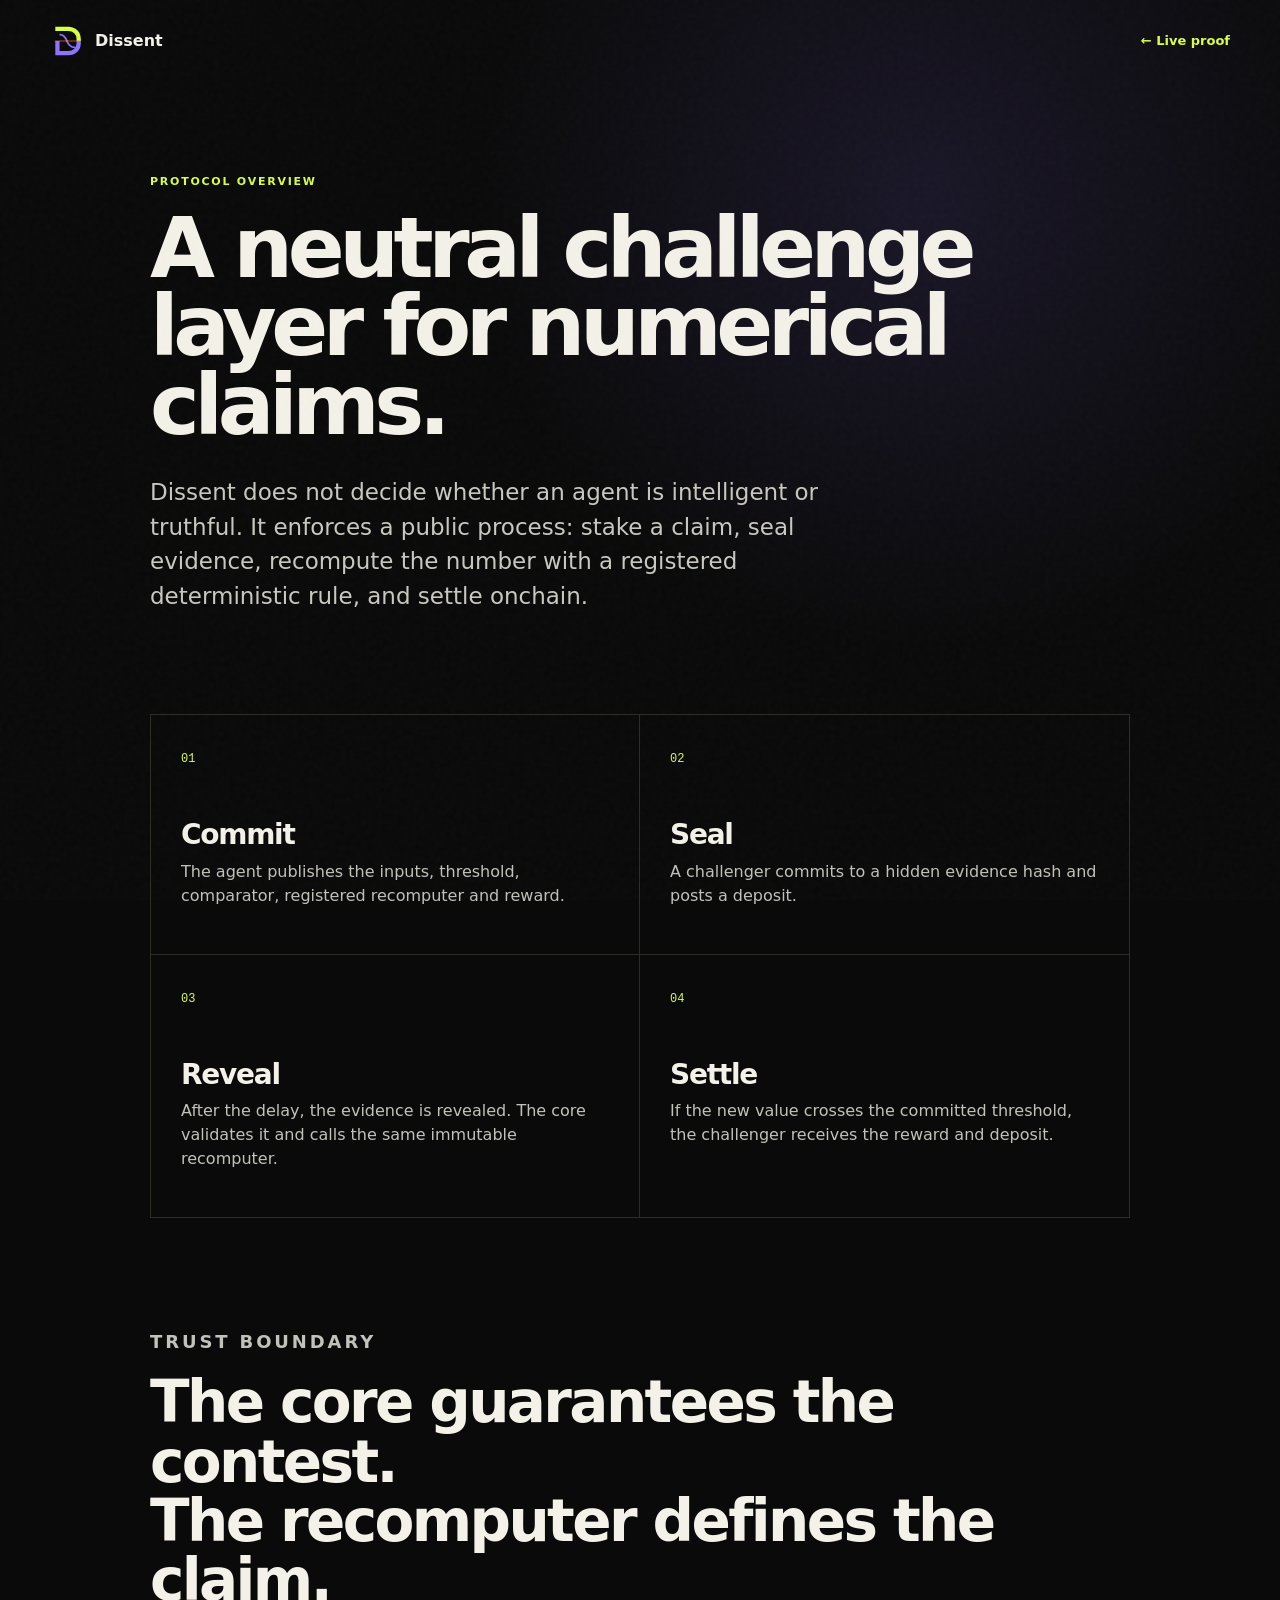
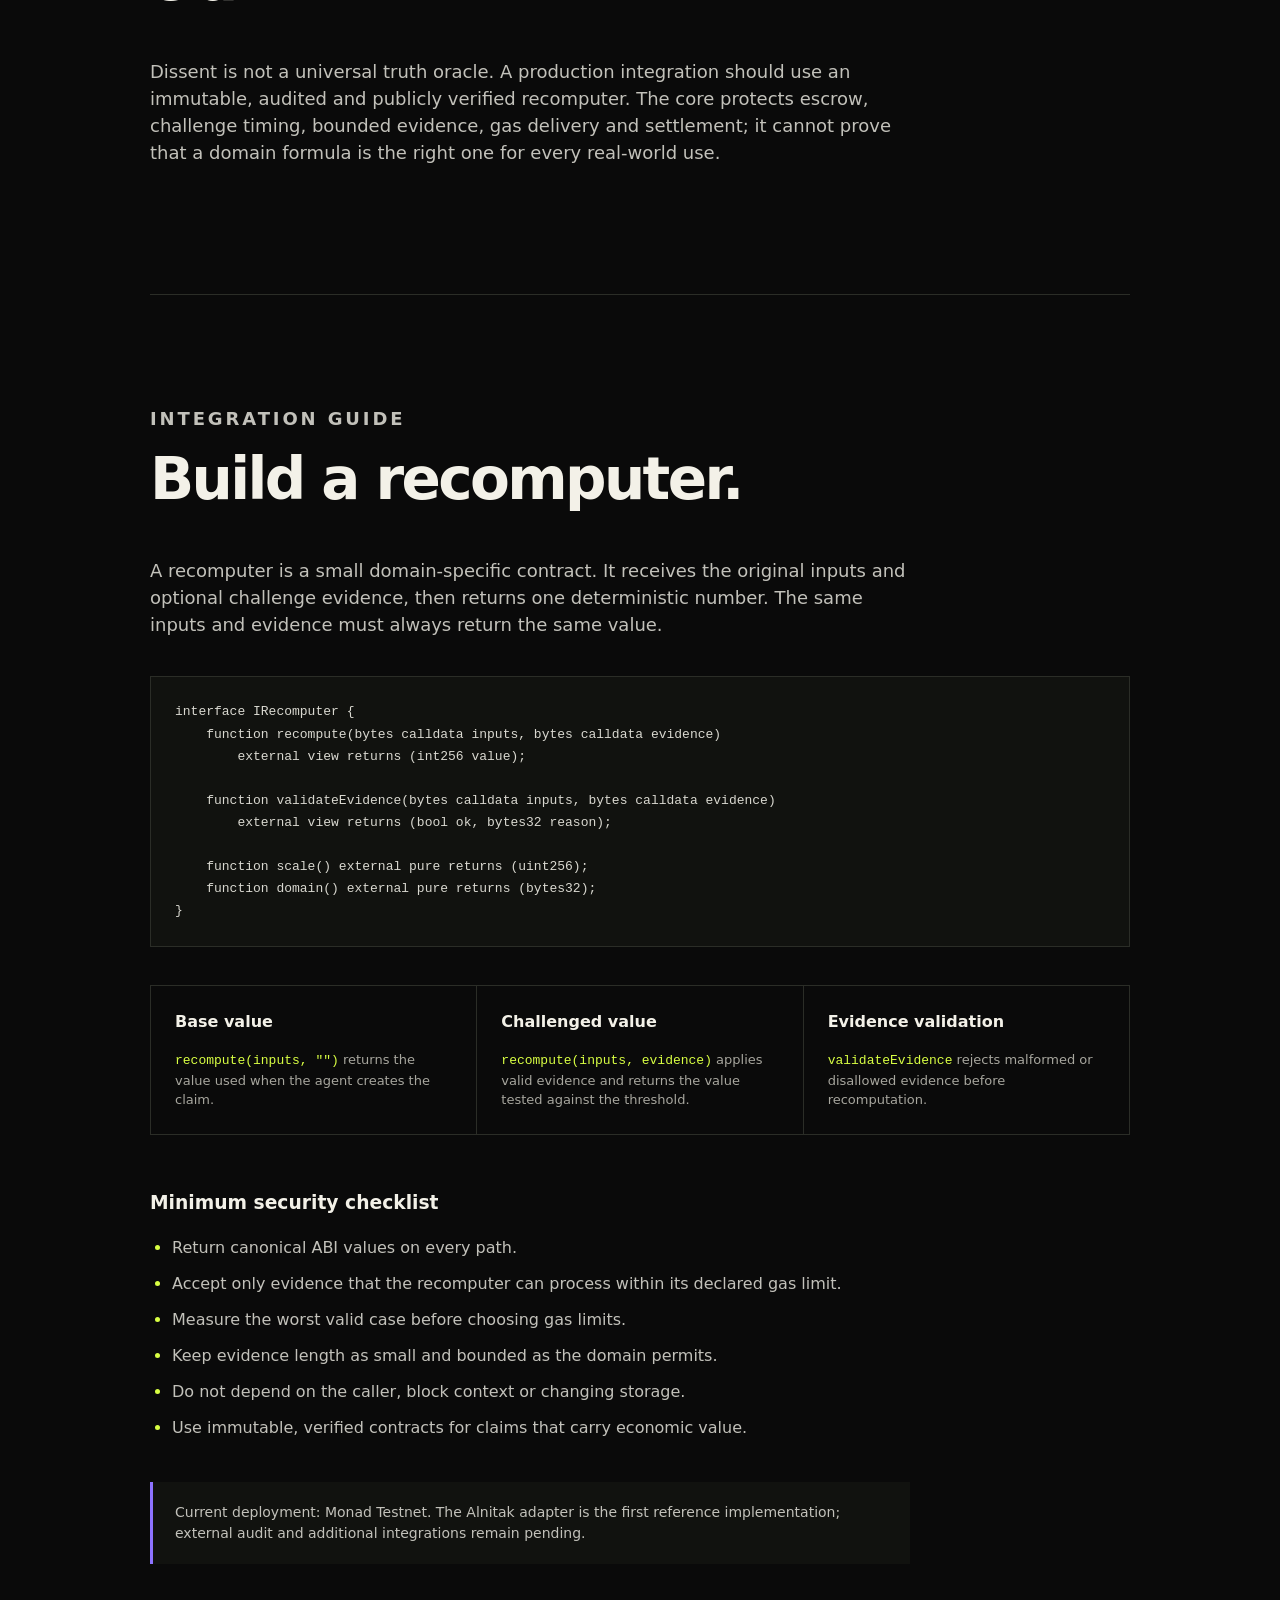
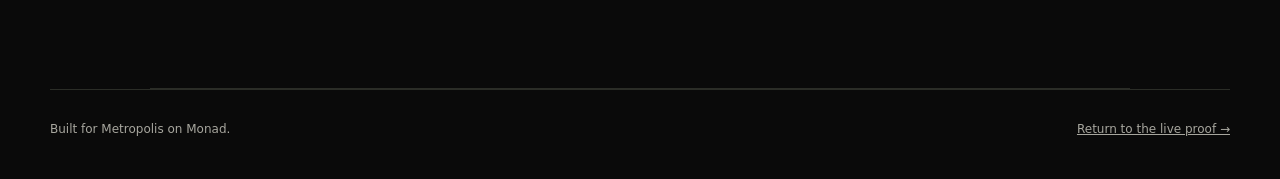
==== web/docs.html @ 9ba5cdf2 "Publicar documentación sin depender del repositorio privado" ====
<!doctype html>
<html lang="en">
  <head>
    <meta charset="UTF-8" />
    <meta name="viewport" content="width=device-width, initial-scale=1.0" />
    <meta
      name="description"
      content="Dissent protocol overview and recomputer integration guide."
    />
    <title>Dissent — Protocol and integration</title>
    <link rel="icon" href="./assets/dissent-mark.svg" type="image/svg+xml" />
    <link rel="stylesheet" href="./styles.css" />
  </head>
  <body>
    <div class="noise" aria-hidden="true"></div>
    <header class="topbar">
      <a class="wordmark" href="./index.html" aria-label="Dissent home">
        <img class="mark" src="./assets/dissent-mark.svg" alt="" />
        <span>Dissent</span>
      </a>
      <a class="docs-back" href="./index.html">← Live proof</a>
    </header>

    <main class="docs-page">
      <section class="docs-hero" id="protocol">
        <p class="eyebrow">Protocol overview</p>
        <h1>A neutral challenge layer for numerical claims.</h1>
        <p class="lede">
          Dissent does not decide whether an agent is intelligent or truthful.
          It enforces a public process: stake a claim, seal evidence, recompute
          the number with a registered deterministic rule, and settle onchain.
        </p>
      </section>

      <section class="docs-grid" aria-label="Protocol flow">
        <article><span>01</span><h2>Commit</h2><p>The agent publishes the inputs, threshold, comparator, registered recomputer and reward.</p></article>
        <article><span>02</span><h2>Seal</h2><p>A challenger commits to a hidden evidence hash and posts a deposit.</p></article>
        <article><span>03</span><h2>Reveal</h2><p>After the delay, the evidence is revealed. The core validates it and calls the same immutable recomputer.</p></article>
        <article><span>04</span><h2>Settle</h2><p>If the new value crosses the committed threshold, the challenger receives the reward and deposit.</p></article>
      </section>

      <section class="docs-section">
        <p class="eyebrow">Trust boundary</p>
        <h2>The core guarantees the contest.<br />The recomputer defines the claim.</h2>
        <p>
          Dissent is not a universal truth oracle. A production integration
          should use an immutable, audited and publicly verified recomputer.
          The core protects escrow, challenge timing, bounded evidence, gas
          delivery and settlement; it cannot prove that a domain formula is the
          right one for every real-world use.
        </p>
      </section>

      <section class="docs-section" id="integration">
        <p class="eyebrow">Integration guide</p>
        <h2>Build a recomputer.</h2>
        <p>
          A recomputer is a small domain-specific contract. It receives the
          original inputs and optional challenge evidence, then returns one
          deterministic number. The same inputs and evidence must always return
          the same value.
        </p>

        <pre><code>interface IRecomputer {
    function recompute(bytes calldata inputs, bytes calldata evidence)
        external view returns (int256 value);

    function validateEvidence(bytes calldata inputs, bytes calldata evidence)
        external view returns (bool ok, bytes32 reason);

    function scale() external pure returns (uint256);
    function domain() external pure returns (bytes32);
}</code></pre>

        <div class="docs-callouts">
          <article>
            <h3>Base value</h3>
            <p><code>recompute(inputs, "")</code> returns the value used when the agent creates the claim.</p>
          </article>
          <article>
            <h3>Challenged value</h3>
            <p><code>recompute(inputs, evidence)</code> applies valid evidence and returns the value tested against the threshold.</p>
          </article>
          <article>
            <h3>Evidence validation</h3>
            <p><code>validateEvidence</code> rejects malformed or disallowed evidence before recomputation.</p>
          </article>
        </div>

        <h3 class="checklist-title">Minimum security checklist</h3>
        <ul class="docs-checklist">
          <li>Return canonical ABI values on every path.</li>
          <li>Accept only evidence that the recomputer can process within its declared gas limit.</li>
          <li>Measure the worst valid case before choosing gas limits.</li>
          <li>Keep evidence length as small and bounded as the domain permits.</li>
          <li>Do not depend on the caller, block context or changing storage.</li>
          <li>Use immutable, verified contracts for claims that carry economic value.</li>
        </ul>

        <p class="docs-note">
          Current deployment: Monad Testnet. The Alnitak adapter is the first
          reference implementation; external audit and additional integrations
          remain pending.
        </p>
      </section>
    </main>

    <footer>
      <p>Built for Metropolis on Monad.</p>
      <p><a href="./index.html">Return to the live proof →</a></p>
    </footer>
  </body>
</html>
---- web/styles.css ----
:root {
  color-scheme: dark;
  --ink: #f3f1e8;
  --muted: #a7a69e;
  --bg: #0a0a0a;
  --panel: #11120f;
  --line: #2b2d27;
  --acid: #d9ff43;
  --violet: #8d72ff;
  --red: #ff6b56;
  --green: #7ff0a5;
  --max: 1180px;
}

* { box-sizing: border-box; }
html { scroll-behavior: smooth; }
body {
  margin: 0;
  background:
    radial-gradient(circle at 72% 6%, rgba(141, 114, 255, .12), transparent 28rem),
    var(--bg);
  color: var(--ink);
  font-family: Inter, ui-sans-serif, system-ui, -apple-system, BlinkMacSystemFont, "Segoe UI", sans-serif;
  line-height: 1.5;
}

.noise {
  position: fixed;
  inset: 0;
  pointer-events: none;
  opacity: .035;
  background-image: url("data:image/svg+xml,%3Csvg viewBox='0 0 180 180' xmlns='http://www.w3.org/2000/svg'%3E%3Cfilter id='n'%3E%3CfeTurbulence type='fractalNoise' baseFrequency='.95' numOctaves='3' stitchTiles='stitch'/%3E%3C/filter%3E%3Crect width='100%25' height='100%25' filter='url(%23n)' opacity='.7'/%3E%3C/svg%3E");
}

a { color: inherit; }
.topbar, main, footer { width: min(calc(100% - 40px), var(--max)); margin-inline: auto; }
.topbar {
  height: 82px;
  display: flex;
  align-items: center;
  justify-content: space-between;
}
.wordmark { display: flex; gap: 11px; align-items: center; text-decoration: none; font-weight: 700; }
.mark {
  width: 34px;
  height: 34px;
  display: block;
}
.network { color: var(--muted); font-size: 13px; display: flex; align-items: center; gap: 8px; }
.network span { width: 7px; height: 7px; background: var(--green); border-radius: 50%; box-shadow: 0 0 12px var(--green); }

.hero { padding: 108px 0 116px; max-width: 980px; }
.eyebrow { margin: 0 0 18px; color: var(--acid); text-transform: uppercase; letter-spacing: .16em; font-size: 11px; font-weight: 800; }
h1, h2, h3, p { margin-top: 0; }
h1 { margin-bottom: 30px; font-size: clamp(52px, 8vw, 100px); line-height: .94; letter-spacing: -.065em; font-weight: 650; }
h1 em { color: var(--muted); font-family: Georgia, serif; font-weight: 400; }
.lede { max-width: 720px; color: #c9c8c0; font-size: clamp(18px, 2vw, 23px); }
.hero-actions { display: flex; flex-wrap: wrap; gap: 12px; margin-top: 38px; }
.button { padding: 13px 18px; border: 1px solid var(--line); text-decoration: none; font-size: 14px; font-weight: 700; }
.button.primary { background: var(--acid); border-color: var(--acid); color: #111; }
.button.secondary:hover { border-color: var(--muted); }

.proof-shell { padding: clamp(28px, 5vw, 64px); background: var(--panel); border: 1px solid var(--line); }
.proof-heading { display: flex; justify-content: space-between; align-items: end; gap: 20px; }
h2 { font-size: clamp(34px, 5vw, 58px); letter-spacing: -.045em; line-height: 1.02; }
.proof-heading h2 { max-width: 650px; margin-bottom: 0; }
.refresh { background: transparent; color: var(--ink); border: 1px solid var(--line); padding: 10px 13px; cursor: pointer; white-space: nowrap; }
.refresh:hover { border-color: var(--acid); }
.refresh[disabled] { opacity: .55; cursor: wait; }

.case-summary {
  margin-top: 38px;
  padding: 22px 24px;
  border-left: 3px solid var(--acid);
  background: #171813;
}
.case-summary > p { max-width: 920px; margin-bottom: 0; color: #d2d1c9; font-size: 16px; }
.case-summary > .label { margin-bottom: 9px; color: var(--acid); font-size: 10px; }
.case-summary strong { color: var(--ink); }
.case-summary code { color: var(--acid); font-size: .9em; }
.case-summary .case-limit { margin-top: 12px; color: var(--muted); font-size: 12px; }

.claim-grid { display: grid; grid-template-columns: 1fr 110px 1fr; align-items: stretch; margin: 54px 0 28px; }
.claim-card { padding: 28px; background: #171813; border-top: 3px solid var(--violet); }
.claim-card.challenged { border-color: var(--red); }
.label { margin-bottom: 8px; color: var(--muted); text-transform: uppercase; letter-spacing: .12em; font-size: 10px; font-weight: 800; }
.metric { margin-bottom: 4px; font-size: clamp(48px, 7vw, 78px); line-height: 1; letter-spacing: -.06em; }
.comparison { color: var(--muted); }
.comparison strong { color: var(--ink); }
.stake { display: flex; justify-content: space-between; border-top: 1px solid var(--line); padding-top: 16px; margin-top: 28px; font-size: 13px; }
.stake span { color: var(--muted); }
.versus { display: flex; flex-direction: column; align-items: center; justify-content: center; color: var(--muted); font-size: 11px; }
.versus b { color: var(--acid); font-size: 36px; }

.verdict { display: flex; gap: 18px; align-items: center; padding: 20px; border: 1px solid var(--line); }
.verdict-icon { flex: 0 0 auto; display: grid; place-items: center; width: 48px; height: 48px; border-radius: 50%; background: #24251f; color: var(--acid); font-weight: 900; }
.verdict p, .verdict h3 { margin-bottom: 2px; }
.verdict h3 { font-size: 19px; }
.verdict #verdict-detail { color: var(--muted); font-size: 13px; }
.verdict[data-state="success"] { border-color: rgba(127, 240, 165, .55); }
.verdict[data-state="success"] .verdict-icon { color: #092811; background: var(--green); }
.verdict[data-state="error"] { border-color: rgba(255, 107, 86, .55); }
.verdict[data-state="error"] .verdict-icon { color: #2b0a06; background: var(--red); }

.timeline { margin: 30px 0; display: grid; grid-template-columns: repeat(4, 1fr); border: 1px solid var(--line); }
.tx-step { min-width: 0; padding: 20px; border-right: 1px solid var(--line); }
.tx-step:last-child { border-right: 0; }
.tx-top { display: flex; align-items: center; justify-content: space-between; gap: 8px; }
.tx-step .number { color: var(--muted); font-size: 11px; }
.tx-step .status { width: 8px; height: 8px; border-radius: 50%; background: #555; }
.tx-step.ok .status { background: var(--green); box-shadow: 0 0 10px rgba(127, 240, 165, .45); }
.tx-step h3 { margin: 24px 0 5px; font-size: 17px; }
.tx-step p { color: var(--muted); font-size: 12px; }
.tx-step a { font-family: ui-monospace, SFMono-Regular, Menlo, monospace; color: var(--acid); font-size: 11px; text-decoration: none; }

.technical { border-top: 1px solid var(--line); padding-top: 18px; color: var(--muted); }
.technical summary { cursor: pointer; font-size: 13px; }
.technical dl { display: grid; gap: 10px; margin: 20px 0 0; }
.technical dl div { display: grid; grid-template-columns: 130px 1fr; min-width: 0; }
.technical dt { font-size: 11px; text-transform: uppercase; letter-spacing: .08em; }
.technical dd { margin: 0; overflow-wrap: anywhere; color: var(--ink); font-family: ui-monospace, monospace; font-size: 12px; }
.technical.explainer { margin-top: 18px; }
.technical.explainer p { max-width: 760px; margin: 16px 0 0; color: #c2c1ba; font-size: 14px; }

.why { display: grid; grid-template-columns: 1.05fr .95fr; gap: 80px; padding: 140px 0 100px; }
.why h2 { margin-bottom: 0; }
.why-copy { color: #c2c1ba; font-size: 18px; }
.why-copy p + p { margin-top: 28px; }
.steps { display: grid; grid-template-columns: repeat(4, 1fr); border-top: 1px solid var(--line); border-bottom: 1px solid var(--line); }
.steps article { padding: 28px 24px 28px 0; }
.steps article + article { padding-left: 24px; border-left: 1px solid var(--line); }
.steps span { color: var(--acid); font-family: ui-monospace, monospace; font-size: 12px; }
.steps h3 { margin: 46px 0 8px; }
.steps p { color: var(--muted); font-size: 14px; }
.boundary { max-width: 820px; padding: 140px 0; }
.boundary p:not(.eyebrow) { max-width: 680px; color: var(--muted); font-size: 18px; }
.boundary a { display: inline-block; margin-top: 20px; color: var(--acid); font-weight: 750; text-decoration: none; }
footer { padding: 30px 0 42px; border-top: 1px solid var(--line); display: flex; justify-content: space-between; color: var(--muted); font-size: 12px; }
footer p { margin: 0; }

.docs-back { color: var(--acid); font-size: 13px; font-weight: 700; text-decoration: none; }
.docs-page { max-width: 980px; }
.docs-hero { padding: 92px 0 78px; }
.docs-hero h1 { max-width: 900px; font-size: clamp(48px, 7vw, 84px); }
.docs-grid { display: grid; grid-template-columns: 1fr 1fr; border: 1px solid var(--line); }
.docs-grid article { min-height: 230px; padding: 30px; }
.docs-grid article:nth-child(odd) { border-right: 1px solid var(--line); }
.docs-grid article:nth-child(-n+2) { border-bottom: 1px solid var(--line); }
.docs-grid span { color: var(--acid); font-family: ui-monospace, monospace; font-size: 12px; }
.docs-grid h2 { margin: 52px 0 10px; font-size: 28px; }
.docs-grid p, .docs-section > p { color: #c2c1ba; }
.docs-section { padding: 110px 0; border-bottom: 1px solid var(--line); }
.docs-section > p { max-width: 760px; font-size: 18px; }
.docs-section pre { margin: 38px 0; padding: 24px; overflow-x: auto; border: 1px solid var(--line); background: var(--panel); color: #d9d8d0; font-size: 13px; line-height: 1.7; }
.docs-callouts { display: grid; grid-template-columns: repeat(3, 1fr); gap: 1px; margin: 38px 0; background: var(--line); border: 1px solid var(--line); }
.docs-callouts article { padding: 24px; background: var(--bg); }
.docs-callouts h3 { font-size: 16px; }
.docs-callouts p { margin-bottom: 0; color: var(--muted); font-size: 13px; }
.docs-callouts code { color: var(--acid); }
.checklist-title { margin-top: 54px; }
.docs-checklist { display: grid; gap: 12px; max-width: 760px; padding-left: 22px; color: #c2c1ba; }
.docs-checklist li::marker { color: var(--acid); }
.docs-note { margin-top: 42px; padding: 20px 22px; border-left: 3px solid var(--violet); background: var(--panel); font-size: 14px !important; }

@media (max-width: 800px) {
  .hero { padding-top: 70px; }
  .proof-heading, .why { display: block; }
  .refresh { margin-top: 22px; }
  .claim-grid { grid-template-columns: 1fr; }
  .versus { min-height: 80px; }
  .timeline, .steps { grid-template-columns: 1fr 1fr; }
  .tx-step:nth-child(2) { border-right: 0; }
  .tx-step:nth-child(-n+2) { border-bottom: 1px solid var(--line); }
  .why-copy { margin-top: 36px; }
  .steps article:nth-child(3) { border-left: 0; }
  .steps article { padding-left: 18px; }
  .docs-callouts { grid-template-columns: 1fr; }
}

@media (max-width: 520px) {
  .topbar, main, footer { width: min(calc(100% - 24px), var(--max)); }
  .network { font-size: 11px; }
  .proof-shell { padding: 22px 16px; }
  .timeline, .steps { grid-template-columns: 1fr; }
  .tx-step, .tx-step:nth-child(2) { border-right: 0; border-bottom: 1px solid var(--line); }
  .tx-step:last-child { border-bottom: 0; }
  .steps article + article, .steps article:nth-child(3) { border-left: 0; }
  .technical dl div { grid-template-columns: 1fr; gap: 4px; }
  footer { display: block; }
  footer p + p { margin-top: 7px; }
  .docs-hero { padding: 60px 0 50px; }
  .docs-grid { grid-template-columns: 1fr; }
  .docs-grid article { min-height: 0; }
  .docs-grid article:nth-child(odd) { border-right: 0; }
  .docs-grid article { border-bottom: 1px solid var(--line); }
  .docs-grid article:last-child { border-bottom: 0; }
  .docs-grid h2 { margin-top: 28px; }
  .docs-section { padding: 72px 0; }
}
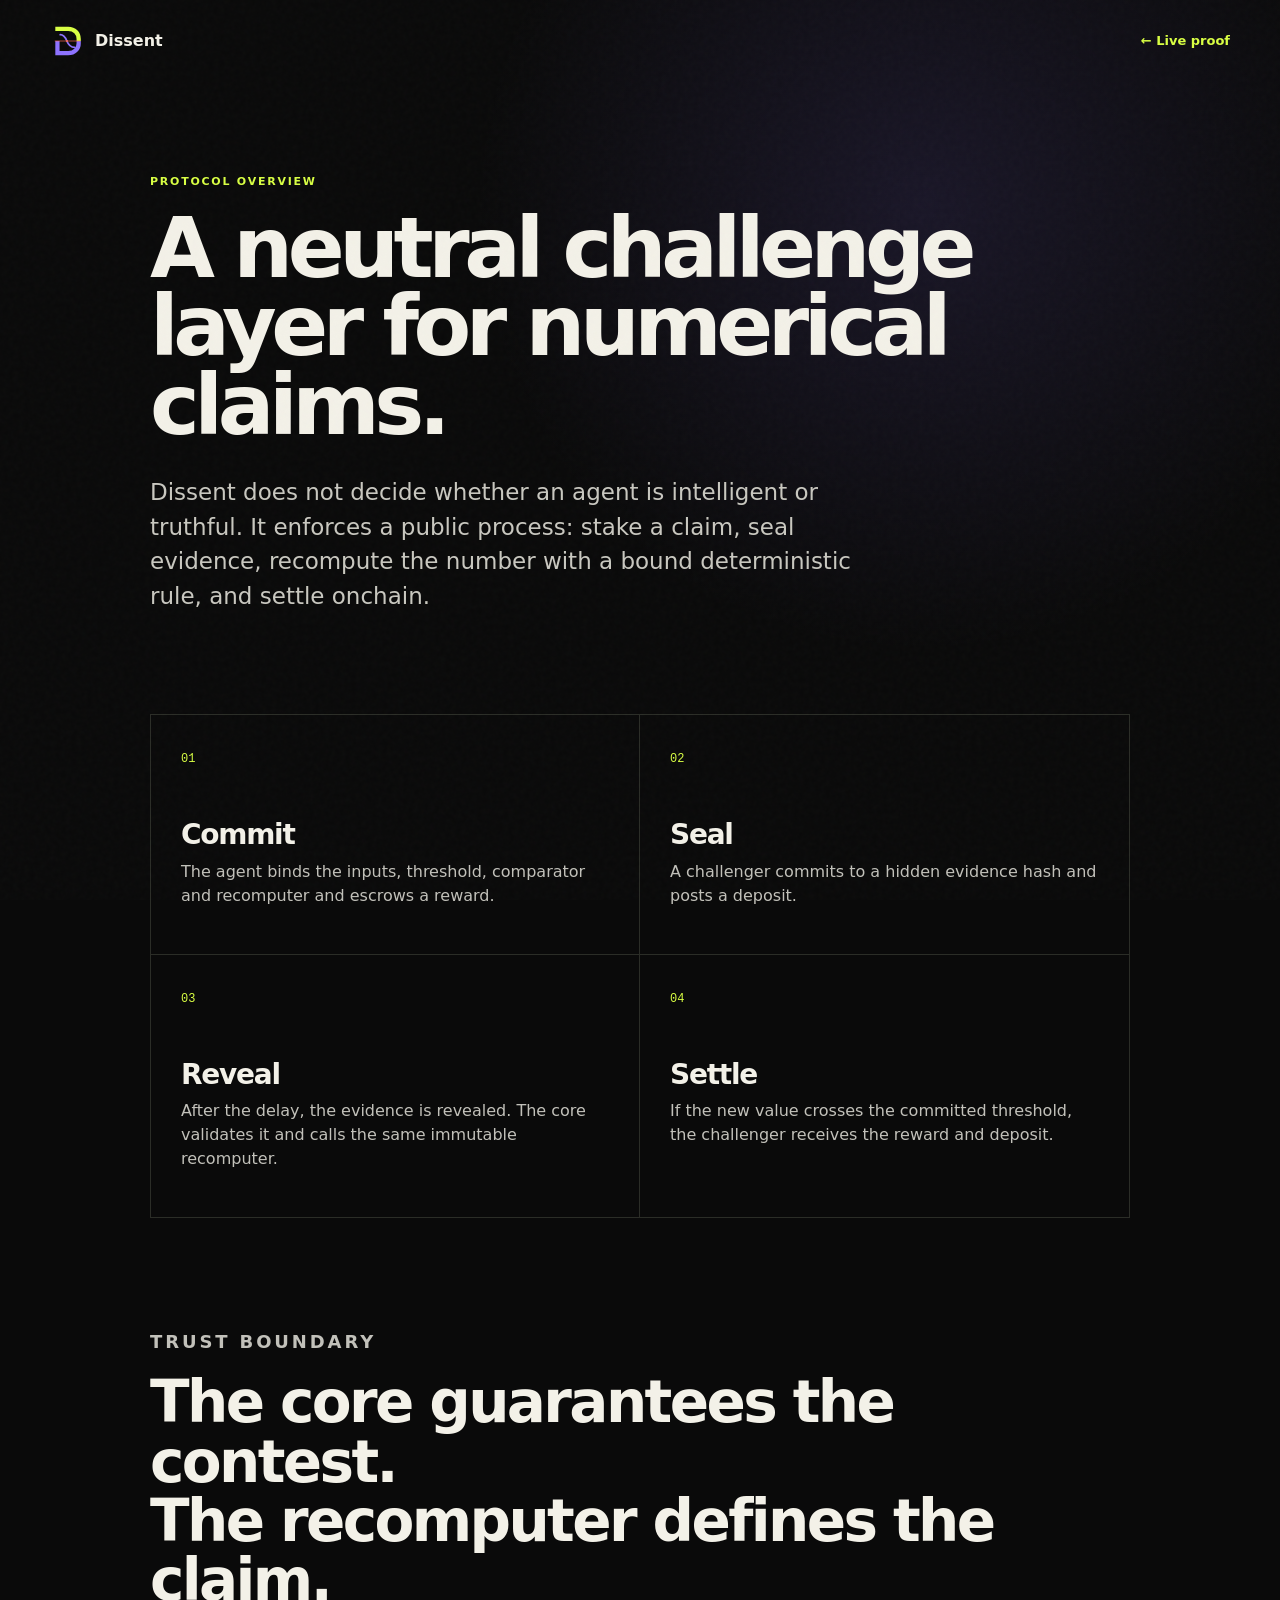
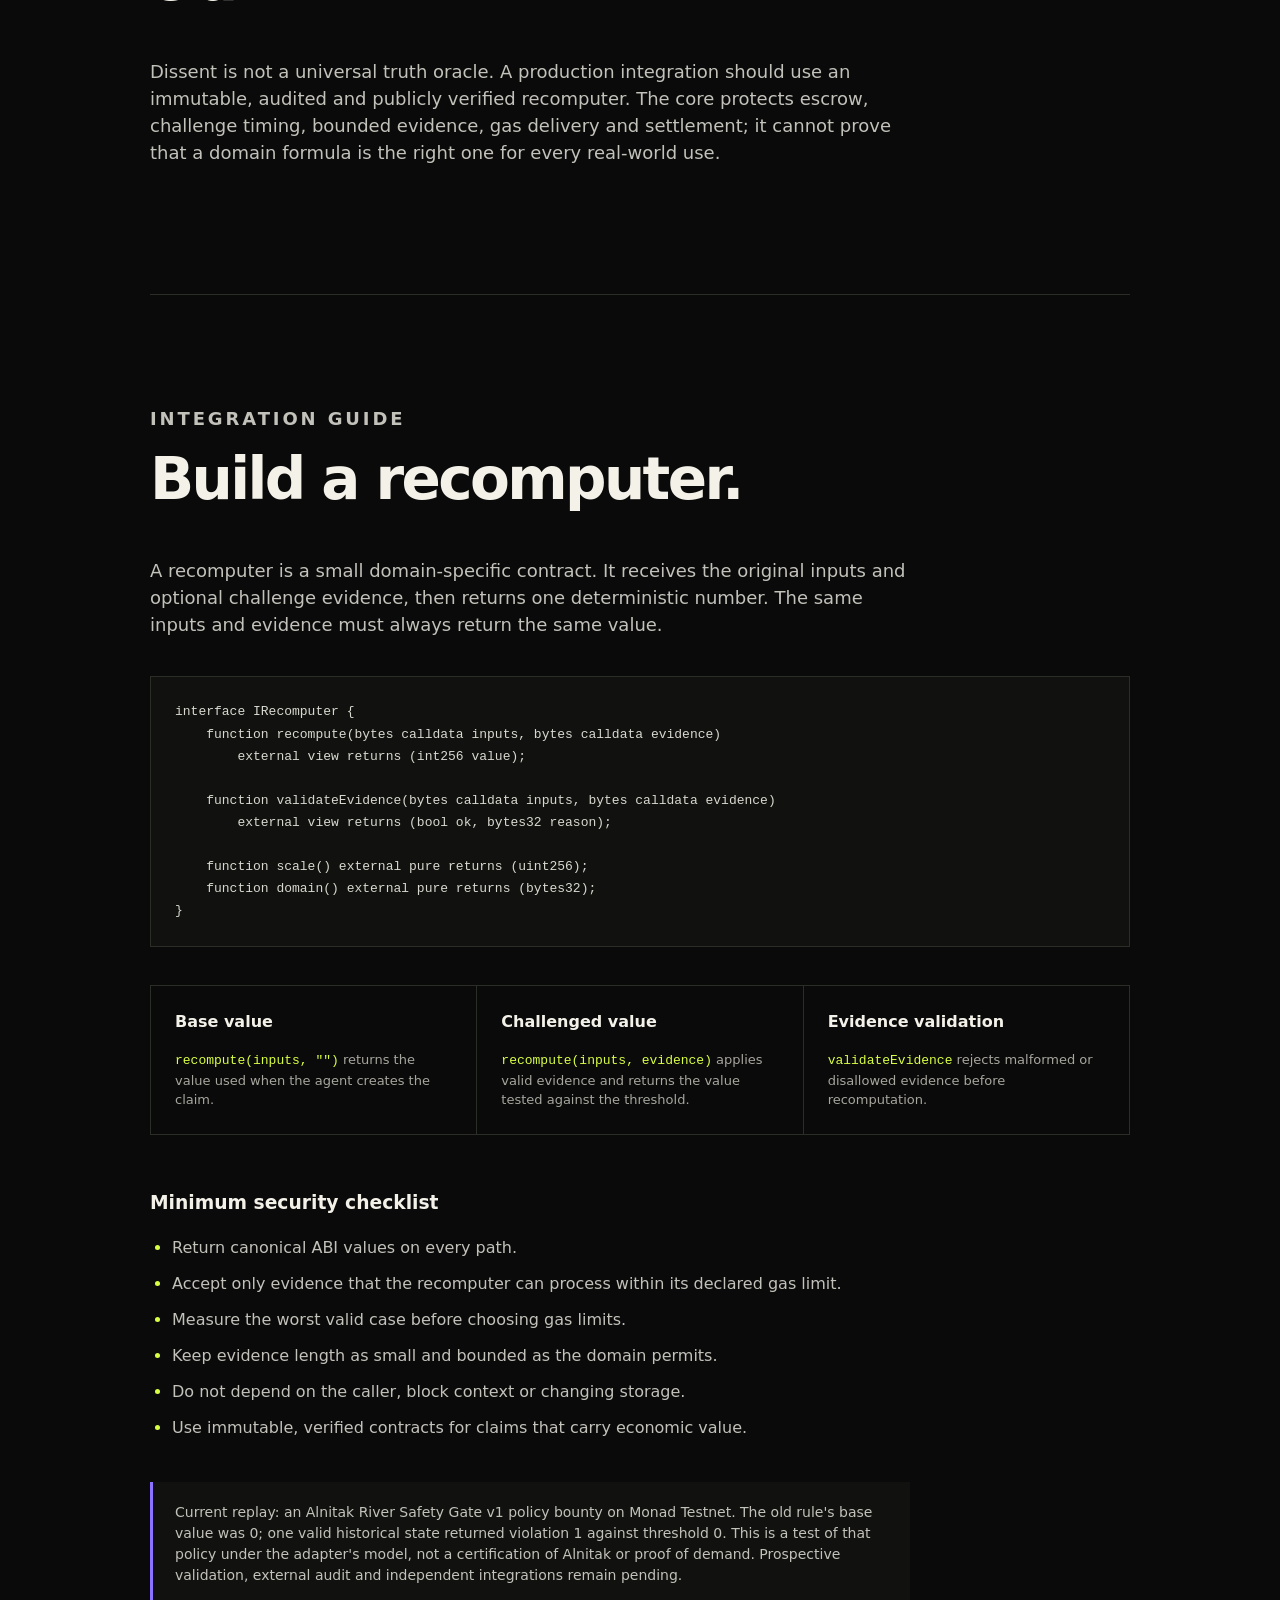
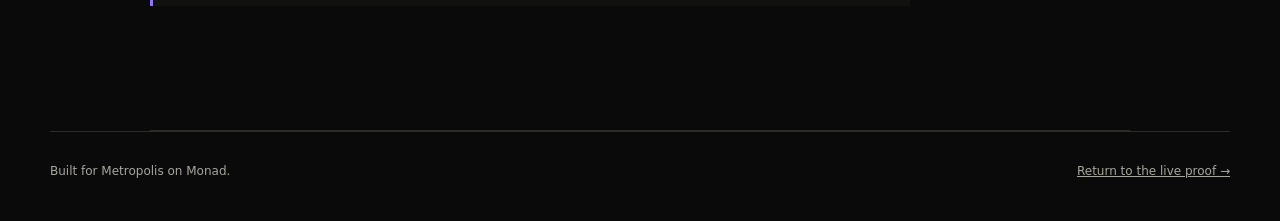
==== commit 0e5dd223: "Mostrar Policy Bounty real en el replay web" ====
--- a/web/docs.html
+++ b/web/docs.html
@@ -28,12 +28,12 @@
         <p class="lede">
           Dissent does not decide whether an agent is intelligent or truthful.
           It enforces a public process: stake a claim, seal evidence, recompute
-          the number with a registered deterministic rule, and settle onchain.
+          the number with a bound deterministic rule, and settle onchain.
         </p>
       </section>
 
       <section class="docs-grid" aria-label="Protocol flow">
-        <article><span>01</span><h2>Commit</h2><p>The agent publishes the inputs, threshold, comparator, registered recomputer and reward.</p></article>
+        <article><span>01</span><h2>Commit</h2><p>The agent binds the inputs, threshold, comparator and recomputer and escrows a reward.</p></article>
         <article><span>02</span><h2>Seal</h2><p>A challenger commits to a hidden evidence hash and posts a deposit.</p></article>
         <article><span>03</span><h2>Reveal</h2><p>After the delay, the evidence is revealed. The core validates it and calls the same immutable recomputer.</p></article>
         <article><span>04</span><h2>Settle</h2><p>If the new value crosses the committed threshold, the challenger receives the reward and deposit.</p></article>
@@ -98,9 +98,12 @@
         </ul>
 
         <p class="docs-note">
-          Current deployment: Monad Testnet. The Alnitak adapter is the first
-          reference implementation; external audit and additional integrations
-          remain pending.
+          Current replay: an Alnitak River Safety Gate v1 policy bounty on Monad
+          Testnet. The old rule's base value was 0; one valid historical state
+          returned violation 1 against threshold 0. This is a test of that
+          policy under the adapter's model, not a certification of Alnitak or
+          proof of demand. Prospective validation, external audit and
+          independent integrations remain pending.
         </p>
       </section>
     </main>
--- a/web/styles.css
+++ b/web/styles.css
@@ -49,16 +49,27 @@
 .network { color: var(--muted); font-size: 13px; display: flex; align-items: center; gap: 8px; }
 .network span { width: 7px; height: 7px; background: var(--green); border-radius: 50%; box-shadow: 0 0 12px var(--green); }
 
-.hero { padding: 108px 0 116px; max-width: 980px; }
+.hero { padding: 108px 0 116px; display: grid; grid-template-columns: minmax(0, 1.25fr) minmax(310px, .75fr); gap: clamp(50px, 8vw, 110px); align-items: center; }
+.hero-copy { min-width: 0; }
 .eyebrow { margin: 0 0 18px; color: var(--acid); text-transform: uppercase; letter-spacing: .16em; font-size: 11px; font-weight: 800; }
 h1, h2, h3, p { margin-top: 0; }
-h1 { margin-bottom: 30px; font-size: clamp(52px, 8vw, 100px); line-height: .94; letter-spacing: -.065em; font-weight: 650; }
+h1 { margin-bottom: 30px; font-size: clamp(52px, 6.8vw, 88px); line-height: .94; letter-spacing: -.065em; font-weight: 650; }
+h1 span { color: var(--acid); }
 h1 em { color: var(--muted); font-family: Georgia, serif; font-weight: 400; }
 .lede { max-width: 720px; color: #c9c8c0; font-size: clamp(18px, 2vw, 23px); }
 .hero-actions { display: flex; flex-wrap: wrap; gap: 12px; margin-top: 38px; }
 .button { padding: 13px 18px; border: 1px solid var(--line); text-decoration: none; font-size: 14px; font-weight: 700; }
 .button.primary { background: var(--acid); border-color: var(--acid); color: #111; }
 .button.secondary:hover { border-color: var(--muted); }
+.hero-claim { position: relative; padding: 26px; background: linear-gradient(155deg, #181914, #10110e); border: 1px solid var(--line); border-top: 3px solid var(--violet); box-shadow: 0 28px 80px rgba(0, 0, 0, .35); transform: rotate(1.3deg); }
+.hero-claim::before { content: ""; position: absolute; inset: 12px -12px -12px 12px; z-index: -1; border: 1px solid rgba(217, 255, 67, .22); }
+.claim-window-top { display: flex; justify-content: space-between; margin-bottom: 52px; color: var(--muted); font-family: ui-monospace, monospace; font-size: 10px; letter-spacing: .1em; }
+.hero-number { display: flex; align-items: end; justify-content: space-between; gap: 12px; }
+.hero-number strong { font-size: clamp(52px, 5.5vw, 76px); line-height: .9; letter-spacing: -.07em; }
+.hero-number span { padding: 5px 8px; background: rgba(127, 240, 165, .14); color: var(--green); border: 1px solid rgba(127, 240, 165, .35); font-size: 10px; font-weight: 900; }
+.rule-line, .stake-line { display: flex; justify-content: space-between; gap: 20px; padding-top: 14px; margin-top: 24px; border-top: 1px solid var(--line); font-size: 12px; }
+.rule-line span, .stake-line span { color: var(--muted); }
+.rule-line strong { color: var(--acid); }
 
 .proof-shell { padding: clamp(28px, 5vw, 64px); background: var(--panel); border: 1px solid var(--line); }
 .proof-heading { display: flex; justify-content: space-between; align-items: end; gap: 20px; }
@@ -67,6 +78,12 @@
 .refresh { background: transparent; color: var(--ink); border: 1px solid var(--line); padding: 10px 13px; cursor: pointer; white-space: nowrap; }
 .refresh:hover { border-color: var(--acid); }
 .refresh[disabled] { opacity: .55; cursor: wait; }
+.refresh-proof { display: block; margin: 16px 0 0 auto; }
+
+.agreed-rule { display: grid; grid-template-columns: 130px 1fr auto; align-items: center; gap: 20px; margin-top: 38px; padding: 16px 18px; border: 1px solid rgba(217, 255, 67, .28); background: rgba(217, 255, 67, .04); }
+.agreed-rule > span { color: var(--acid); font-size: 10px; font-weight: 900; letter-spacing: .14em; }
+.agreed-rule strong { font-size: 14px; }
+.agreed-rule small { color: var(--muted); font-size: 11px; }
 
 .case-summary {
   margin-top: 38px;
@@ -89,8 +106,34 @@
 .comparison strong { color: var(--ink); }
 .stake { display: flex; justify-content: space-between; border-top: 1px solid var(--line); padding-top: 16px; margin-top: 28px; font-size: 13px; }
 .stake span { color: var(--muted); }
+.claim-result { display: flex; align-items: center; gap: 8px; border-top: 1px solid var(--line); padding-top: 16px; margin-top: 28px; color: var(--muted); font-size: 13px; }
+.claim-result span { width: 8px; height: 8px; border-radius: 50%; background: var(--violet); }
+.challenger-result span { background: #555; }
 .versus { display: flex; flex-direction: column; align-items: center; justify-content: center; color: var(--muted); font-size: 11px; }
 .versus b { color: var(--acid); font-size: 36px; }
+.stage-value { font-size: clamp(34px, 6vw, 70px); transition: color .3s ease, transform .3s ease; }
+.replay[data-stage="claim"] .challenged { opacity: .62; }
+.replay[data-stage="evidence"] .stage-value { color: var(--red); font-family: ui-monospace, monospace; font-size: clamp(30px, 4.5vw, 56px); letter-spacing: -.04em; }
+.replay[data-stage="evidence"] .challenger-result span { background: var(--acid); box-shadow: 0 0 12px rgba(217, 255, 67, .4); }
+.replay[data-stage="resolved"] .agent-result { color: var(--red); }
+.replay[data-stage="resolved"] .agent-result span { background: var(--red); }
+.replay[data-stage="resolved"] .stage-value { color: var(--red); transform: scale(1.04); transform-origin: left; }
+.replay[data-stage="resolved"] .challenger-result { color: var(--ink); font-weight: 800; }
+.replay[data-stage="resolved"] .challenger-result span { background: var(--red); box-shadow: 0 0 12px rgba(255, 107, 86, .45); }
+
+.payout-rail { position: relative; display: grid; grid-template-columns: 1fr 120px 1fr; align-items: center; margin: 0 0 22px; padding: 18px 20px; overflow: hidden; border: 1px solid var(--line); background: #0d0e0c; }
+.payout-rail > div { display: flex; justify-content: space-between; gap: 12px; font-size: 12px; }
+.payout-rail > div:last-child { text-align: right; }
+.payout-rail span { color: var(--muted); }
+.payout-token { position: relative; z-index: 1; justify-self: center; display: grid; place-items: center; width: 44px; height: 44px; border-radius: 50%; background: var(--acid); color: #111 !important; font-size: 9px; font-weight: 950; box-shadow: 0 0 24px rgba(217, 255, 67, .25); transform: translateX(-30px); transition: transform .7s cubic-bezier(.2,.8,.2,1); }
+.payout-rail[data-stage="resolved"] .payout-token { transform: translateX(30px); }
+.payout-rail[data-stage="resolved"] > div:first-child strong { color: var(--red); }
+.payout-rail[data-stage="resolved"] > div:last-child strong { color: var(--green); }
+.replay-control { display: grid; grid-template-columns: 1fr auto; align-items: center; gap: 8px 24px; padding: 20px 22px; margin-bottom: 30px; background: #181914; border-left: 3px solid var(--acid); }
+.replay-control p { margin: 0; color: #d2d1c9; font-size: 15px; }
+.replay-control small { grid-column: 1 / -1; color: var(--muted); font-size: 11px; }
+.replay-control button { cursor: pointer; }
+.replay-summary { margin: 0 0 30px; }
 
 .verdict { display: flex; gap: 18px; align-items: center; padding: 20px; border: 1px solid var(--line); }
 .verdict-icon { flex: 0 0 auto; display: grid; place-items: center; width: 48px; height: 48px; border-radius: 50%; background: #24251f; color: var(--acid); font-weight: 900; }
@@ -105,6 +148,8 @@
 .timeline { margin: 30px 0; display: grid; grid-template-columns: repeat(4, 1fr); border: 1px solid var(--line); }
 .tx-step { min-width: 0; padding: 20px; border-right: 1px solid var(--line); }
 .tx-step:last-child { border-right: 0; }
+.tx-step:nth-child(4n) { border-right: 0; }
+.tx-step:nth-child(n+5) { border-top: 1px solid var(--line); }
 .tx-top { display: flex; align-items: center; justify-content: space-between; gap: 8px; }
 .tx-step .number { color: var(--muted); font-size: 11px; }
 .tx-step .status { width: 8px; height: 8px; border-radius: 50%; background: #555; }
@@ -126,6 +171,18 @@
 .why h2 { margin-bottom: 0; }
 .why-copy { color: #c2c1ba; font-size: 18px; }
 .why-copy p + p { margin-top: 28px; }
+.economic-gap { padding: 26px 0 110px; }
+.gap-intro { display: grid; grid-template-columns: .75fr 1.25fr; gap: 40px 80px; align-items: start; margin-bottom: 44px; }
+.gap-intro .eyebrow { grid-column: 1 / -1; margin-bottom: -16px; }
+.gap-intro h2 { margin-bottom: 0; }
+.gap-intro > p:last-child { max-width: 520px; color: #c2c1ba; font-size: 18px; }
+.gap-options { display: grid; grid-template-columns: repeat(3, 1fr); gap: 1px; background: var(--line); border: 1px solid var(--line); }
+.gap-options article { min-height: 240px; padding: 25px; background: var(--bg); }
+.gap-options article.selected { position: relative; background: #171813; box-shadow: inset 0 3px 0 var(--acid); }
+.gap-options span { color: var(--muted); font-family: ui-monospace, monospace; font-size: 10px; letter-spacing: .12em; }
+.gap-options .selected span { color: var(--acid); }
+.gap-options h3 { margin: 76px 0 10px; font-size: 20px; }
+.gap-options p { margin-bottom: 0; color: var(--muted); font-size: 14px; }
 .steps { display: grid; grid-template-columns: repeat(4, 1fr); border-top: 1px solid var(--line); border-bottom: 1px solid var(--line); }
 .steps article { padding: 28px 24px 28px 0; }
 .steps article + article { padding-left: 24px; border-left: 1px solid var(--line); }
@@ -163,18 +220,30 @@
 .docs-note { margin-top: 42px; padding: 20px 22px; border-left: 3px solid var(--violet); background: var(--panel); font-size: 14px !important; }
 
 @media (max-width: 800px) {
-  .hero { padding-top: 70px; }
+  .hero { padding-top: 70px; grid-template-columns: 1fr; }
+  .hero-claim { max-width: 520px; transform: none; }
   .proof-heading, .why { display: block; }
   .refresh { margin-top: 22px; }
   .claim-grid { grid-template-columns: 1fr; }
   .versus { min-height: 80px; }
   .timeline, .steps { grid-template-columns: 1fr 1fr; }
-  .tx-step:nth-child(2) { border-right: 0; }
-  .tx-step:nth-child(-n+2) { border-bottom: 1px solid var(--line); }
+  .tx-step:nth-child(n) { border-top: 0; border-right: 1px solid var(--line); border-bottom: 1px solid var(--line); }
+  .tx-step:nth-child(2n), .tx-step:last-child { border-right: 0; }
+  .tx-step:last-child { border-bottom: 0; }
   .why-copy { margin-top: 36px; }
+  .gap-intro { grid-template-columns: 1fr; gap: 20px; }
+  .gap-options { grid-template-columns: 1fr; }
+  .gap-options article { min-height: 0; }
+  .gap-options h3 { margin-top: 38px; }
   .steps article:nth-child(3) { border-left: 0; }
   .steps article { padding-left: 18px; }
   .docs-callouts { grid-template-columns: 1fr; }
+  .agreed-rule { grid-template-columns: 1fr; gap: 7px; }
+  .payout-rail { grid-template-columns: 1fr 72px 1fr; }
+  .payout-rail > div { display: block; }
+  .payout-rail > div strong { display: block; margin-top: 4px; }
+  .payout-token { transform: translateX(-18px); }
+  .payout-rail[data-stage="resolved"] .payout-token { transform: translateX(18px); }
 }
 
 @media (max-width: 520px) {
@@ -182,7 +251,7 @@
   .network { font-size: 11px; }
   .proof-shell { padding: 22px 16px; }
   .timeline, .steps { grid-template-columns: 1fr; }
-  .tx-step, .tx-step:nth-child(2) { border-right: 0; border-bottom: 1px solid var(--line); }
+  .tx-step:nth-child(n) { border-right: 0; border-bottom: 1px solid var(--line); }
   .tx-step:last-child { border-bottom: 0; }
   .steps article + article, .steps article:nth-child(3) { border-left: 0; }
   .technical dl div { grid-template-columns: 1fr; gap: 4px; }
@@ -196,4 +265,14 @@
   .docs-grid article:last-child { border-bottom: 0; }
   .docs-grid h2 { margin-top: 28px; }
   .docs-section { padding: 72px 0; }
-}
+  .replay-control { grid-template-columns: 1fr; }
+  .replay-control .button { width: 100%; margin-top: 8px; }
+  .payout-rail { grid-template-columns: 1fr; gap: 16px; }
+  .payout-token { justify-self: center; transform: rotate(90deg) translateX(-8px); }
+  .payout-rail[data-stage="resolved"] .payout-token { transform: rotate(90deg) translateX(12px); }
+}
+
+@media (prefers-reduced-motion: reduce) {
+  html { scroll-behavior: auto; }
+  .payout-token, .stage-value { transition: none; }
+}
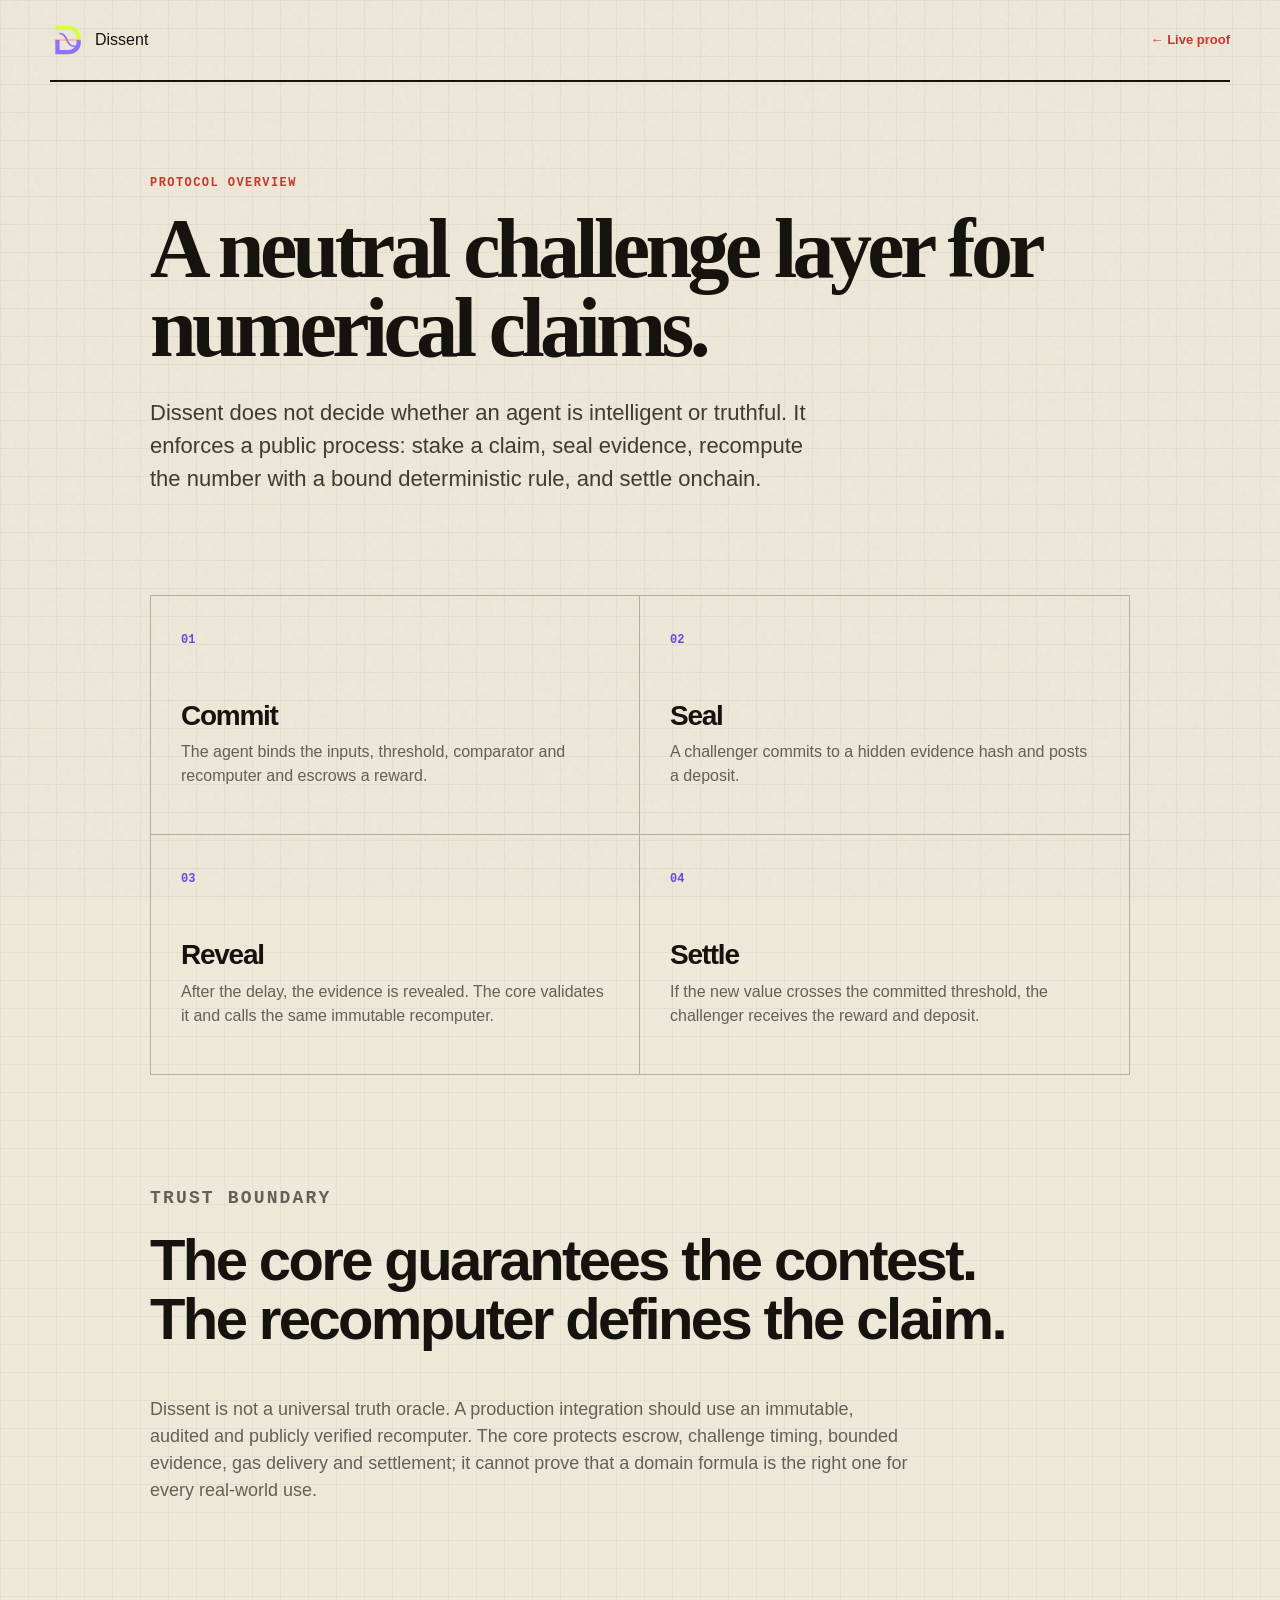
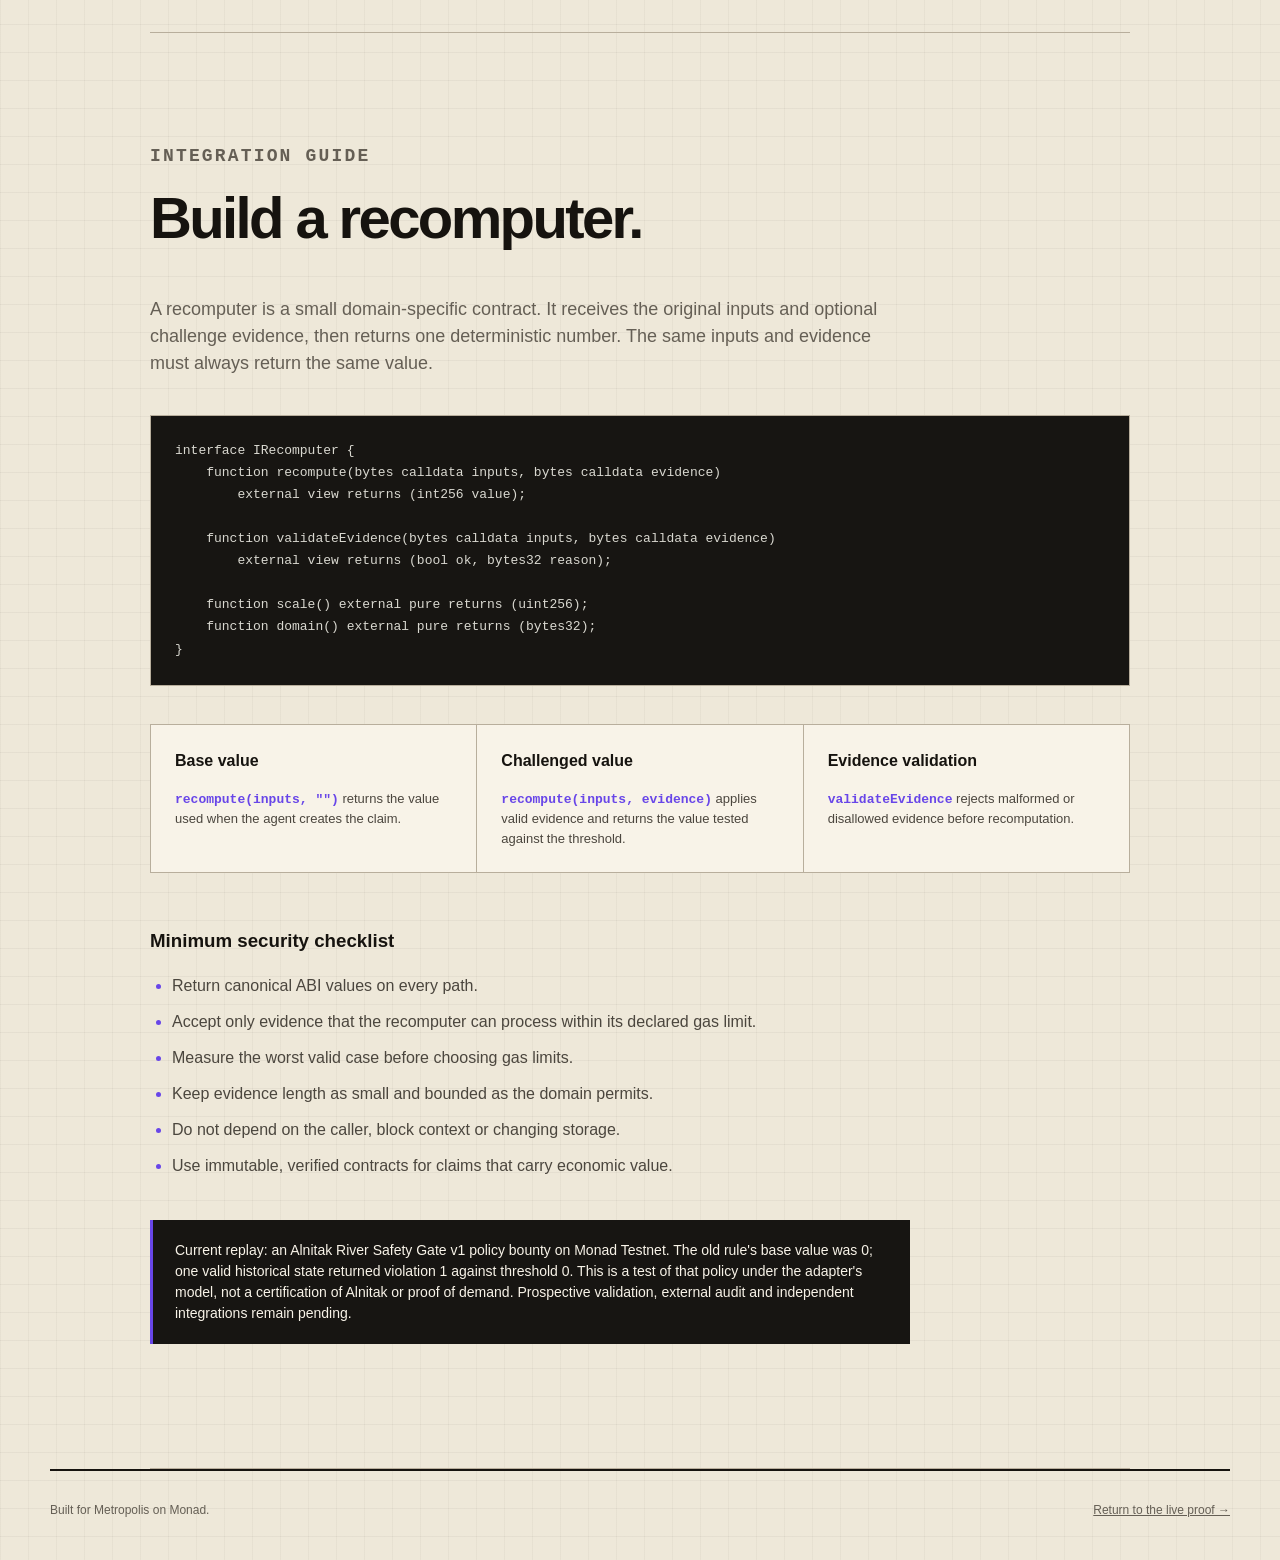
==== commit 2ac53881: "Reforzar identidad y legibilidad de la landing" ====
--- a/web/docs.html
+++ b/web/docs.html
@@ -9,7 +9,7 @@
     />
     <title>Dissent — Protocol and integration</title>
     <link rel="icon" href="./assets/dissent-mark.svg" type="image/svg+xml" />
-    <link rel="stylesheet" href="./styles.css" />
+    <link rel="stylesheet" href="./styles.css?v=20260927-2" />
   </head>
   <body>
     <div class="noise" aria-hidden="true"></div>
--- a/web/styles.css
+++ b/web/styles.css
@@ -1,14 +1,15 @@
 :root {
-  color-scheme: dark;
-  --ink: #f3f1e8;
-  --muted: #a7a69e;
-  --bg: #0a0a0a;
-  --panel: #11120f;
-  --line: #2b2d27;
-  --acid: #d9ff43;
-  --violet: #8d72ff;
-  --red: #ff6b56;
-  --green: #7ff0a5;
+  color-scheme: light;
+  --ink: #16130f;
+  --muted: #655f55;
+  --bg: #eee8d9;
+  --paper: #f8f3e8;
+  --panel: #171512;
+  --line: #b8ae9c;
+  --acid: #d8ff2f;
+  --violet: #6846e8;
+  --red: #c9382c;
+  --green: #17864c;
   --max: 1180px;
 }
 
@@ -17,10 +18,12 @@
 body {
   margin: 0;
   background:
-    radial-gradient(circle at 72% 6%, rgba(141, 114, 255, .12), transparent 28rem),
+    linear-gradient(rgba(22, 19, 15, .045) 1px, transparent 1px),
+    linear-gradient(90deg, rgba(22, 19, 15, .035) 1px, transparent 1px),
     var(--bg);
+  background-size: 100% 28px, 28px 100%, auto;
   color: var(--ink);
-  font-family: Inter, ui-sans-serif, system-ui, -apple-system, BlinkMacSystemFont, "Segoe UI", sans-serif;
+  font-family: "Arial Narrow", "Roboto Condensed", Arial, sans-serif;
   line-height: 1.5;
 }
 
@@ -28,7 +31,8 @@
   position: fixed;
   inset: 0;
   pointer-events: none;
-  opacity: .035;
+  opacity: .08;
+  mix-blend-mode: multiply;
   background-image: url("data:image/svg+xml,%3Csvg viewBox='0 0 180 180' xmlns='http://www.w3.org/2000/svg'%3E%3Cfilter id='n'%3E%3CfeTurbulence type='fractalNoise' baseFrequency='.95' numOctaves='3' stitchTiles='stitch'/%3E%3C/filter%3E%3Crect width='100%25' height='100%25' filter='url(%23n)' opacity='.7'/%3E%3C/svg%3E");
 }
 
@@ -39,49 +43,76 @@
   display: flex;
   align-items: center;
   justify-content: space-between;
-}
-.wordmark { display: flex; gap: 11px; align-items: center; text-decoration: none; font-weight: 700; }
+  border-bottom: 2px solid var(--ink);
+}
+.wordmark { display: flex; gap: 11px; align-items: center; text-decoration: none; }
+.wordmark-copy { display: flex; flex-direction: column; line-height: 1; }
+.wordmark-copy strong { font-size: 17px; letter-spacing: .11em; }
+.wordmark-copy small { margin-top: 5px; color: #4b463e; font-family: ui-monospace, monospace; font-size: 9px; font-weight: 850; letter-spacing: .12em; }
 .mark {
   width: 34px;
   height: 34px;
   display: block;
 }
-.network { color: var(--muted); font-size: 13px; display: flex; align-items: center; gap: 8px; }
-.network span { width: 7px; height: 7px; background: var(--green); border-radius: 50%; box-shadow: 0 0 12px var(--green); }
-
-.hero { padding: 108px 0 116px; display: grid; grid-template-columns: minmax(0, 1.25fr) minmax(310px, .75fr); gap: clamp(50px, 8vw, 110px); align-items: center; }
+.network { color: var(--ink); font-family: ui-monospace, monospace; font-size: 12px; font-weight: 800; text-transform: uppercase; letter-spacing: .07em; display: flex; align-items: center; gap: 9px; }
+.network img { width: 22px; height: 22px; }
+
+.hero { padding: 58px 0 92px; display: grid; grid-template-columns: minmax(0, 1.08fr) minmax(340px, .92fr); gap: clamp(34px, 5vw, 80px); align-items: center; }
 .hero-copy { min-width: 0; }
-.eyebrow { margin: 0 0 18px; color: var(--acid); text-transform: uppercase; letter-spacing: .16em; font-size: 11px; font-weight: 800; }
+.eyebrow { margin: 0 0 18px; color: var(--red); font-family: ui-monospace, monospace; text-transform: uppercase; letter-spacing: .12em; font-size: 12px; font-weight: 900; }
 h1, h2, h3, p { margin-top: 0; }
-h1 { margin-bottom: 30px; font-size: clamp(52px, 6.8vw, 88px); line-height: .94; letter-spacing: -.065em; font-weight: 650; }
+h1 { margin-bottom: 28px; font-family: Georgia, "Times New Roman", serif; font-size: clamp(52px, 6.6vw, 88px); line-height: .94; letter-spacing: -.055em; font-weight: 700; }
 h1 span { color: var(--acid); }
-h1 em { color: var(--muted); font-family: Georgia, serif; font-weight: 400; }
-.lede { max-width: 720px; color: #c9c8c0; font-size: clamp(18px, 2vw, 23px); }
+h1 em { color: var(--red); font-style: normal; text-decoration: underline; text-decoration-thickness: .08em; text-underline-offset: .09em; }
+.lede { max-width: 680px; color: #3f3a33; font-size: clamp(18px, 2vw, 22px); }
+.hero-outcome { display: grid; grid-template-columns: auto 1fr auto; align-items: center; gap: 7px 18px; max-width: 680px; margin-top: 30px; padding: 14px 16px; color: var(--paper); background: var(--ink); border-left: 7px solid var(--red); box-shadow: 7px 7px 0 rgba(22, 19, 15, .16); }
+.hero-outcome span { color: var(--acid); font-family: ui-monospace, monospace; font-size: 11px; font-weight: 900; letter-spacing: .1em; }
+.hero-outcome strong { font-size: 14px; letter-spacing: .035em; }
+.hero-outcome b { grid-row: 1 / 3; grid-column: 3; color: var(--acid); font-family: Georgia, serif; font-size: 34px; line-height: 1; }
+.hero-outcome small { grid-column: 1 / 3; color: #e0d9cb; font-size: 12px; }
 .hero-actions { display: flex; flex-wrap: wrap; gap: 12px; margin-top: 38px; }
-.button { padding: 13px 18px; border: 1px solid var(--line); text-decoration: none; font-size: 14px; font-weight: 700; }
-.button.primary { background: var(--acid); border-color: var(--acid); color: #111; }
-.button.secondary:hover { border-color: var(--muted); }
-.hero-claim { position: relative; padding: 26px; background: linear-gradient(155deg, #181914, #10110e); border: 1px solid var(--line); border-top: 3px solid var(--violet); box-shadow: 0 28px 80px rgba(0, 0, 0, .35); transform: rotate(1.3deg); }
-.hero-claim::before { content: ""; position: absolute; inset: 12px -12px -12px 12px; z-index: -1; border: 1px solid rgba(217, 255, 67, .22); }
-.claim-window-top { display: flex; justify-content: space-between; margin-bottom: 52px; color: var(--muted); font-family: ui-monospace, monospace; font-size: 10px; letter-spacing: .1em; }
-.hero-number { display: flex; align-items: end; justify-content: space-between; gap: 12px; }
-.hero-number strong { font-size: clamp(52px, 5.5vw, 76px); line-height: .9; letter-spacing: -.07em; }
-.hero-number span { padding: 5px 8px; background: rgba(127, 240, 165, .14); color: var(--green); border: 1px solid rgba(127, 240, 165, .35); font-size: 10px; font-weight: 900; }
-.rule-line, .stake-line { display: flex; justify-content: space-between; gap: 20px; padding-top: 14px; margin-top: 24px; border-top: 1px solid var(--line); font-size: 12px; }
-.rule-line span, .stake-line span { color: var(--muted); }
-.rule-line strong { color: var(--acid); }
+.button { padding: 13px 18px; border: 2px solid var(--ink); background: var(--paper); text-decoration: none; text-transform: uppercase; letter-spacing: .04em; font-size: 12px; font-weight: 900; box-shadow: 4px 4px 0 var(--ink); }
+.button.primary { background: var(--acid); border-color: var(--ink); color: #111; }
+.button:hover { transform: translate(2px, 2px); box-shadow: 2px 2px 0 var(--ink); }
+.hero-claim { position: relative; min-width: 0; overflow: visible; padding: 30px; color: var(--paper); border: 2px solid var(--ink); background: var(--panel); box-shadow: 14px 14px 0 var(--violet); transform: rotate(.6deg); }
+.hero-claim::before { content: "EVIDENCE / 01"; position: absolute; left: -26px; top: 22px; padding: 4px 9px; color: var(--paper); background: var(--red); font-family: ui-monospace, monospace; font-size: 9px; letter-spacing: .1em; transform: rotate(-90deg) translateX(-100%); transform-origin: left top; }
+.case-stamp { position: absolute; z-index: 2; right: 20px; top: 50px; padding: 7px 10px; border: 3px double var(--red); color: var(--red); font-family: ui-monospace, monospace; font-size: 11px; font-weight: 900; line-height: 1.05; letter-spacing: .12em; text-align: center; transform: rotate(7deg); opacity: .86; }
+.claim-window-top { display: flex; justify-content: space-between; gap: 12px; color: #d0c8ba; font-family: ui-monospace, monospace; font-size: 11px; letter-spacing: .07em; }
+.claim-window-top span:last-child { color: var(--acid); text-align: right; }
+.hero-card-title { max-width: 340px; margin: 36px 0 30px; font-size: clamp(25px, 3vw, 36px); line-height: 1.08; letter-spacing: -.045em; font-weight: 650; }
+.hero-test { position: relative; display: grid; grid-template-columns: 1fr 1fr; border-top: 1px solid rgba(255, 255, 255, .13); border-bottom: 1px solid rgba(255, 255, 255, .13); }
+.hero-test::after { content: ""; position: absolute; top: -12px; bottom: -12px; left: 50%; width: 3px; transform: rotate(12deg); background: var(--red); pointer-events: none; }
+.hero-test-side { display: flex; flex-direction: column; align-items: flex-start; min-width: 0; padding: 19px 16px 20px 0; }
+.hero-test-challenge { padding-left: 25px; padding-right: 0; }
+.hero-test-side span { color: #bdb5a8; font-size: 11px; font-weight: 900; letter-spacing: .1em; }
+.hero-test-side strong { margin: 11px 0 7px; color: var(--acid); font-family: Georgia, serif; font-size: clamp(76px, 8vw, 112px); line-height: .8; font-weight: 600; letter-spacing: -.08em; }
+.hero-test-challenge strong { color: #a28cff; }
+.hero-test-side small { color: #d0c8ba; font-size: 12px; }
+.hero-claim-footer { display: flex; align-items: center; justify-content: space-between; gap: 14px; margin-top: 26px; font-size: 10px; }
+.hero-claim-footer span { color: var(--muted); font-family: ui-monospace, monospace; letter-spacing: .03em; }
+.hero-claim-footer strong { color: var(--ink); white-space: nowrap; font-size: 11px; }
 
 .proof-shell { padding: clamp(28px, 5vw, 64px); background: var(--panel); border: 1px solid var(--line); }
+.chain-role { display: grid; grid-template-columns: 130px 1fr; gap: 20px; align-items: start; margin-bottom: 54px; padding: 18px 20px; border-left: 3px solid var(--violet); background: rgba(141, 114, 255, .07); }
+.chain-role span { color: #aa97ff; font-size: 12px; font-weight: 900; letter-spacing: .11em; }
+.chain-role p { max-width: 800px; margin: 0; color: #d2d1c9; font-size: 14px; }
+.completed-result { display: grid; grid-template-columns: 180px minmax(0, 1.15fr) minmax(0, .85fr); gap: 22px; align-items: start; margin-bottom: 54px; padding: 22px 24px; border: 1px solid rgba(217, 255, 67, .4); background: linear-gradient(120deg, rgba(217, 255, 67, .1), rgba(141, 114, 255, .07)); }
+.completed-result span { color: var(--acid); font-size: 12px; font-weight: 900; letter-spacing: .11em; }
+.completed-result strong { color: var(--ink); font-size: 17px; line-height: 1.35; }
+.completed-result p { margin: 0; color: #d2d1c9; font-size: 13px; }
 .proof-heading { display: flex; justify-content: space-between; align-items: end; gap: 20px; }
 h2 { font-size: clamp(34px, 5vw, 58px); letter-spacing: -.045em; line-height: 1.02; }
 .proof-heading h2 { max-width: 650px; margin-bottom: 0; }
 .refresh { background: transparent; color: var(--ink); border: 1px solid var(--line); padding: 10px 13px; cursor: pointer; white-space: nowrap; }
 .refresh:hover { border-color: var(--acid); }
 .refresh[disabled] { opacity: .55; cursor: wait; }
-.refresh-proof { display: block; margin: 16px 0 0 auto; }
+.proof-actions { display: flex; align-items: center; justify-content: space-between; flex-wrap: wrap; gap: 12px; margin: 16px 0 26px; }
+.receipt-link { color: var(--acid); font-size: 13px; font-weight: 700; text-decoration: none; }
+.receipt-link:hover { text-decoration: underline; }
+.refresh-proof { margin: 0; }
 
 .agreed-rule { display: grid; grid-template-columns: 130px 1fr auto; align-items: center; gap: 20px; margin-top: 38px; padding: 16px 18px; border: 1px solid rgba(217, 255, 67, .28); background: rgba(217, 255, 67, .04); }
-.agreed-rule > span { color: var(--acid); font-size: 10px; font-weight: 900; letter-spacing: .14em; }
+.agreed-rule > span { color: var(--acid); font-size: 12px; font-weight: 900; letter-spacing: .11em; }
 .agreed-rule strong { font-size: 14px; }
 .agreed-rule small { color: var(--muted); font-size: 11px; }
 
@@ -134,6 +165,7 @@
 .replay-control small { grid-column: 1 / -1; color: var(--muted); font-size: 11px; }
 .replay-control button { cursor: pointer; }
 .replay-summary { margin: 0 0 30px; }
+.proof-result[hidden] { display: none; }
 
 .verdict { display: flex; gap: 18px; align-items: center; padding: 20px; border: 1px solid var(--line); }
 .verdict-icon { flex: 0 0 auto; display: grid; place-items: center; width: 48px; height: 48px; border-radius: 50%; background: #24251f; color: var(--acid); font-weight: 900; }
@@ -145,7 +177,10 @@
 .verdict[data-state="error"] { border-color: rgba(255, 107, 86, .55); }
 .verdict[data-state="error"] .verdict-icon { color: #2b0a06; background: var(--red); }
 
-.timeline { margin: 30px 0; display: grid; grid-template-columns: repeat(4, 1fr); border: 1px solid var(--line); }
+.receipt-details { border-top: 1px solid var(--line); padding-top: 18px; }
+.receipt-details summary { cursor: pointer; color: var(--ink); font-size: 13px; font-weight: 700; }
+.receipt-details > p { margin: 12px 0 0; color: var(--muted); font-size: 12px; }
+.timeline { margin: 18px 0 30px; display: grid; grid-template-columns: repeat(4, 1fr); border: 1px solid var(--line); }
 .tx-step { min-width: 0; padding: 20px; border-right: 1px solid var(--line); }
 .tx-step:last-child { border-right: 0; }
 .tx-step:nth-child(4n) { border-right: 0; }
@@ -171,6 +206,40 @@
 .why h2 { margin-bottom: 0; }
 .why-copy { color: #c2c1ba; font-size: 18px; }
 .why-copy p + p { margin-top: 28px; }
+.portability { padding: 88px 0 110px; }
+.portability-intro { display: grid; grid-template-columns: .9fr 1.1fr; gap: 28px 80px; align-items: start; }
+.portability-intro .eyebrow { grid-column: 1 / -1; margin-bottom: -8px; }
+.portability-intro h2 { margin-bottom: 0; }
+.portability-intro > div { max-width: 540px; color: var(--muted); font-size: 17px; }
+.portability-intro > div p:last-child { margin-bottom: 0; }
+.architecture { display: grid; grid-template-columns: 1fr 48px 1fr 48px 1fr; align-items: stretch; margin-top: 48px; }
+.architecture article { min-width: 0; min-height: 180px; padding: 24px; border: 1px solid var(--line); background: var(--panel); }
+.architecture article.adapter-node { border-color: rgba(141, 114, 255, .65); background: linear-gradient(145deg, rgba(141, 114, 255, .12), var(--panel)); }
+.architecture > b { display: grid; place-items: center; color: var(--acid); font-size: 25px; }
+.architecture span { color: var(--acid); font-family: ui-monospace, monospace; font-size: 12px; font-weight: 800; }
+.architecture strong { display: block; margin: 48px 0 9px; font-size: 21px; }
+.architecture small { display: block; color: var(--muted); font-size: 12px; }
+.portability-limit { margin: 18px 0 0; color: var(--muted); font-size: 12px; }
+.monad-thesis { padding: 104px 0; color: var(--paper); background: var(--ink); border-top: 8px solid var(--violet); box-shadow: 0 0 0 100vmax var(--ink); clip-path: inset(0 -100vmax); }
+.monad-kicker { display: flex; align-items: center; gap: 11px; margin-bottom: 22px; color: var(--acid); font-family: ui-monospace, monospace; font-size: 13px; font-weight: 900; letter-spacing: .12em; text-transform: uppercase; }
+.monad-kicker img { width: 28px; height: 28px; }
+.monad-thesis-grid { display: grid; grid-template-columns: 1.05fr .95fr; gap: 70px; align-items: start; }
+.monad-thesis-grid h2 { max-width: 670px; margin-bottom: 0; }
+.monad-thesis-grid > div { max-width: 520px; color: #d4cec2; font-size: 18px; }
+.monad-proof { padding: 18px 20px; border-left: 4px solid var(--acid); background: #24211d; color: var(--paper); font-size: 14px; }
+.monad-thesis .steps { margin-top: 60px; border-color: #5b554c; }
+.monad-thesis .steps article + article { border-color: #5b554c; }
+.monad-thesis .steps span { color: var(--acid); }
+.monad-thesis .steps p { color: #aaa397; }
+.fit { padding: 110px 0; }
+.fit-heading { max-width: 850px; }
+.fit-grid { display: grid; grid-template-columns: repeat(3, 1fr); margin-top: 44px; border: 1px solid var(--line); }
+.fit-grid article { min-width: 0; min-height: 245px; padding: 22px; border-right: 1px solid var(--line); }
+.fit-grid article:last-child { border-right: 0; }
+.fit-grid span { color: var(--violet); font-family: ui-monospace, monospace; font-size: 12px; font-weight: 800; }
+.fit-grid h3 { margin: 68px 0 10px; font-size: 18px; }
+.fit-grid p { margin-bottom: 0; color: var(--muted); font-size: 13px; }
+.fit-note { max-width: 760px; margin: 20px 0 0; padding-left: 16px; border-left: 3px solid var(--red); color: #4b463e; font-size: 14px; }
 .economic-gap { padding: 26px 0 110px; }
 .gap-intro { display: grid; grid-template-columns: .75fr 1.25fr; gap: 40px 80px; align-items: start; margin-bottom: 44px; }
 .gap-intro .eyebrow { grid-column: 1 / -1; margin-bottom: -16px; }
@@ -186,12 +255,16 @@
 .steps { display: grid; grid-template-columns: repeat(4, 1fr); border-top: 1px solid var(--line); border-bottom: 1px solid var(--line); }
 .steps article { padding: 28px 24px 28px 0; }
 .steps article + article { padding-left: 24px; border-left: 1px solid var(--line); }
-.steps span { color: var(--acid); font-family: ui-monospace, monospace; font-size: 12px; }
+.steps span { color: var(--acid); font-family: ui-monospace, monospace; font-size: 13px; font-weight: 800; }
 .steps h3 { margin: 46px 0 8px; }
 .steps p { color: var(--muted); font-size: 14px; }
-.boundary { max-width: 820px; padding: 140px 0; }
+.boundary { max-width: none; padding: 110px 0 90px; }
 .boundary p:not(.eyebrow) { max-width: 680px; color: var(--muted); font-size: 18px; }
 .boundary a { display: inline-block; margin-top: 20px; color: var(--acid); font-weight: 750; text-decoration: none; }
+.closing-lockup { display: grid; grid-template-columns: auto minmax(0, 1fr) auto; gap: 24px 38px; align-items: center; margin-top: 70px; padding: 28px 32px; color: var(--paper); background: var(--ink); border-left: 8px solid var(--red); box-shadow: 9px 9px 0 var(--violet); }
+.closing-lockup strong { font-size: clamp(28px, 4vw, 50px); letter-spacing: .08em; }
+.closing-lockup span { color: #d4cec2; font-family: Georgia, "Times New Roman", serif; font-size: clamp(18px, 2.5vw, 28px); line-height: 1.15; }
+.closing-lockup a { margin-top: 0; color: var(--acid); white-space: nowrap; }
 footer { padding: 30px 0 42px; border-top: 1px solid var(--line); display: flex; justify-content: space-between; color: var(--muted); font-size: 12px; }
 footer p { margin: 0; }
 
@@ -203,24 +276,114 @@
 .docs-grid article { min-height: 230px; padding: 30px; }
 .docs-grid article:nth-child(odd) { border-right: 1px solid var(--line); }
 .docs-grid article:nth-child(-n+2) { border-bottom: 1px solid var(--line); }
-.docs-grid span { color: var(--acid); font-family: ui-monospace, monospace; font-size: 12px; }
+.docs-grid span { color: var(--violet); font-family: ui-monospace, monospace; font-size: 12px; font-weight: 800; }
 .docs-grid h2 { margin: 52px 0 10px; font-size: 28px; }
-.docs-grid p, .docs-section > p { color: #c2c1ba; }
+.docs-grid p, .docs-section > p { color: var(--muted); }
 .docs-section { padding: 110px 0; border-bottom: 1px solid var(--line); }
 .docs-section > p { max-width: 760px; font-size: 18px; }
 .docs-section pre { margin: 38px 0; padding: 24px; overflow-x: auto; border: 1px solid var(--line); background: var(--panel); color: #d9d8d0; font-size: 13px; line-height: 1.7; }
 .docs-callouts { display: grid; grid-template-columns: repeat(3, 1fr); gap: 1px; margin: 38px 0; background: var(--line); border: 1px solid var(--line); }
 .docs-callouts article { padding: 24px; background: var(--bg); }
 .docs-callouts h3 { font-size: 16px; }
-.docs-callouts p { margin-bottom: 0; color: var(--muted); font-size: 13px; }
-.docs-callouts code { color: var(--acid); }
+.docs-callouts p { margin-bottom: 0; color: #4b463e; font-size: 13px; }
+.docs-callouts code { color: var(--violet); font-weight: 750; }
 .checklist-title { margin-top: 54px; }
-.docs-checklist { display: grid; gap: 12px; max-width: 760px; padding-left: 22px; color: #c2c1ba; }
-.docs-checklist li::marker { color: var(--acid); }
+.docs-checklist { display: grid; gap: 12px; max-width: 760px; padding-left: 22px; color: #4b463e; }
+.docs-checklist li::marker { color: var(--violet); }
 .docs-note { margin-top: 42px; padding: 20px 22px; border-left: 3px solid var(--violet); background: var(--panel); font-size: 14px !important; }
 
+/* The replay is the dark evidence room inside the paper dossier. */
+.proof-shell {
+  color: var(--paper);
+  border: 2px solid var(--ink);
+  box-shadow: 10px 10px 0 rgba(22, 19, 15, .14);
+}
+.proof-shell h2,
+.proof-shell h3,
+.proof-shell strong,
+.proof-shell .comparison strong,
+.proof-shell .technical dd,
+.proof-shell .refresh { color: var(--paper); }
+.proof-shell .completed-result strong { color: var(--paper); }
+.proof-shell .completed-result p,
+.proof-shell .chain-role p,
+.proof-shell .replay-control p,
+.proof-shell .case-summary > p,
+.proof-shell .technical.explainer p { color: #d4cec2; }
+.proof-shell .claim-card { background: #24211d; }
+.proof-shell .payout-rail { background: #100f0d; }
+.proof-shell .replay-control,
+.proof-shell .case-summary { background: #24211d; }
+.proof-shell .button { color: var(--ink); }
+.proof-shell .completed-result {
+  border: 1px solid rgba(216, 255, 47, .48);
+  background: linear-gradient(120deg, rgba(216, 255, 47, .11), rgba(104, 70, 232, .12));
+}
+.proof-shell .completed-result span { color: var(--acid); }
+.proof-shell .chain-role { border-left-color: #9c83ff; background: rgba(104, 70, 232, .12); }
+.proof-shell .chain-role span { color: #9c83ff; }
+.proof-shell .eyebrow { color: #ff7468; }
+.proof-shell .label,
+.proof-shell .comparison,
+.proof-shell .stake span,
+.proof-shell .claim-result,
+.proof-shell .versus,
+.proof-shell .agreed-rule small,
+.proof-shell .case-summary .case-limit,
+.proof-shell .replay-control small,
+.proof-shell .receipt-details > p,
+.proof-shell .tx-step .number,
+.proof-shell .tx-step p,
+.proof-shell .technical,
+.proof-shell .technical dt { color: #bdb5a8; }
+
+.why,
+.portability,
+.monad-thesis,
+.fit,
+.economic-gap,
+.steps,
+.boundary { position: relative; }
+.why::before,
+.portability::before,
+.monad-thesis::before,
+.fit::before,
+.economic-gap::before,
+.boundary::before {
+  content: "";
+  position: absolute;
+  left: 0;
+  top: 0;
+  width: 72px;
+  height: 4px;
+  background: var(--red);
+}
+.monad-thesis::before { display: none; }
+.architecture article,
+.gap-options article,
+.docs-callouts article { background: var(--paper); }
+.architecture article.adapter-node {
+  border-color: var(--violet);
+  background: linear-gradient(145deg, rgba(104, 70, 232, .11), var(--paper));
+}
+.fit-grid,
+.gap-options,
+.architecture article { box-shadow: 4px 4px 0 rgba(22, 19, 15, .08); }
+.gap-options article.selected { background: var(--ink); }
+.gap-options .selected h3 { color: var(--paper); }
+.gap-options .selected p { color: #cfc8bb; }
+.steps span,
+.architecture span { color: var(--red); }
+.architecture > b { color: var(--violet); }
+.boundary a,
+.docs-back { color: var(--red); }
+.docs-note { color: var(--paper) !important; }
+footer { border-top: 2px solid var(--ink); }
+
 @media (max-width: 800px) {
-  .hero { padding-top: 70px; grid-template-columns: 1fr; }
+  .hero { padding-top: 42px; grid-template-columns: 1fr; gap: 26px; }
+  .hero h1 { margin-bottom: 22px; }
+  .hero-actions { margin-top: 26px; }
   .hero-claim { max-width: 520px; transform: none; }
   .proof-heading, .why { display: block; }
   .refresh { margin-top: 22px; }
@@ -231,6 +394,14 @@
   .tx-step:nth-child(2n), .tx-step:last-child { border-right: 0; }
   .tx-step:last-child { border-bottom: 0; }
   .why-copy { margin-top: 36px; }
+  .portability-intro { grid-template-columns: 1fr; gap: 20px; }
+  .monad-thesis-grid { grid-template-columns: 1fr; gap: 22px; }
+  .architecture { grid-template-columns: 1fr; gap: 0; }
+  .architecture > b { min-height: 50px; transform: rotate(90deg); }
+  .fit-grid { grid-template-columns: 1fr; }
+  .fit-grid article { min-height: 210px; border-bottom: 1px solid var(--line); }
+  .fit-grid article:nth-child(n) { border-right: 0; }
+  .fit-grid article:last-child { border-bottom: 0; }
   .gap-intro { grid-template-columns: 1fr; gap: 20px; }
   .gap-options { grid-template-columns: 1fr; }
   .gap-options article { min-height: 0; }
@@ -239,16 +410,21 @@
   .steps article { padding-left: 18px; }
   .docs-callouts { grid-template-columns: 1fr; }
   .agreed-rule { grid-template-columns: 1fr; gap: 7px; }
+  .chain-role { grid-template-columns: 1fr; gap: 7px; }
+  .completed-result { grid-template-columns: 1fr; gap: 10px; }
   .payout-rail { grid-template-columns: 1fr 72px 1fr; }
   .payout-rail > div { display: block; }
   .payout-rail > div strong { display: block; margin-top: 4px; }
   .payout-token { transform: translateX(-18px); }
   .payout-rail[data-stage="resolved"] .payout-token { transform: translateX(18px); }
+  .closing-lockup { grid-template-columns: 1fr; }
+  .closing-lockup a { justify-self: start; }
 }
 
 @media (max-width: 520px) {
   .topbar, main, footer { width: min(calc(100% - 24px), var(--max)); }
   .network { font-size: 11px; }
+  .wordmark-copy small { display: none; }
   .proof-shell { padding: 22px 16px; }
   .timeline, .steps { grid-template-columns: 1fr; }
   .tx-step:nth-child(n) { border-right: 0; border-bottom: 1px solid var(--line); }
@@ -265,6 +441,9 @@
   .docs-grid article:last-child { border-bottom: 0; }
   .docs-grid h2 { margin-top: 28px; }
   .docs-section { padding: 72px 0; }
+  .fit-grid article:nth-child(n) { min-height: 0; border-right: 0; border-bottom: 1px solid var(--line); }
+  .fit-grid article:last-child { border-bottom: 0; }
+  .fit-grid h3 { margin-top: 34px; }
   .replay-control { grid-template-columns: 1fr; }
   .replay-control .button { width: 100%; margin-top: 8px; }
   .payout-rail { grid-template-columns: 1fr; gap: 16px; }
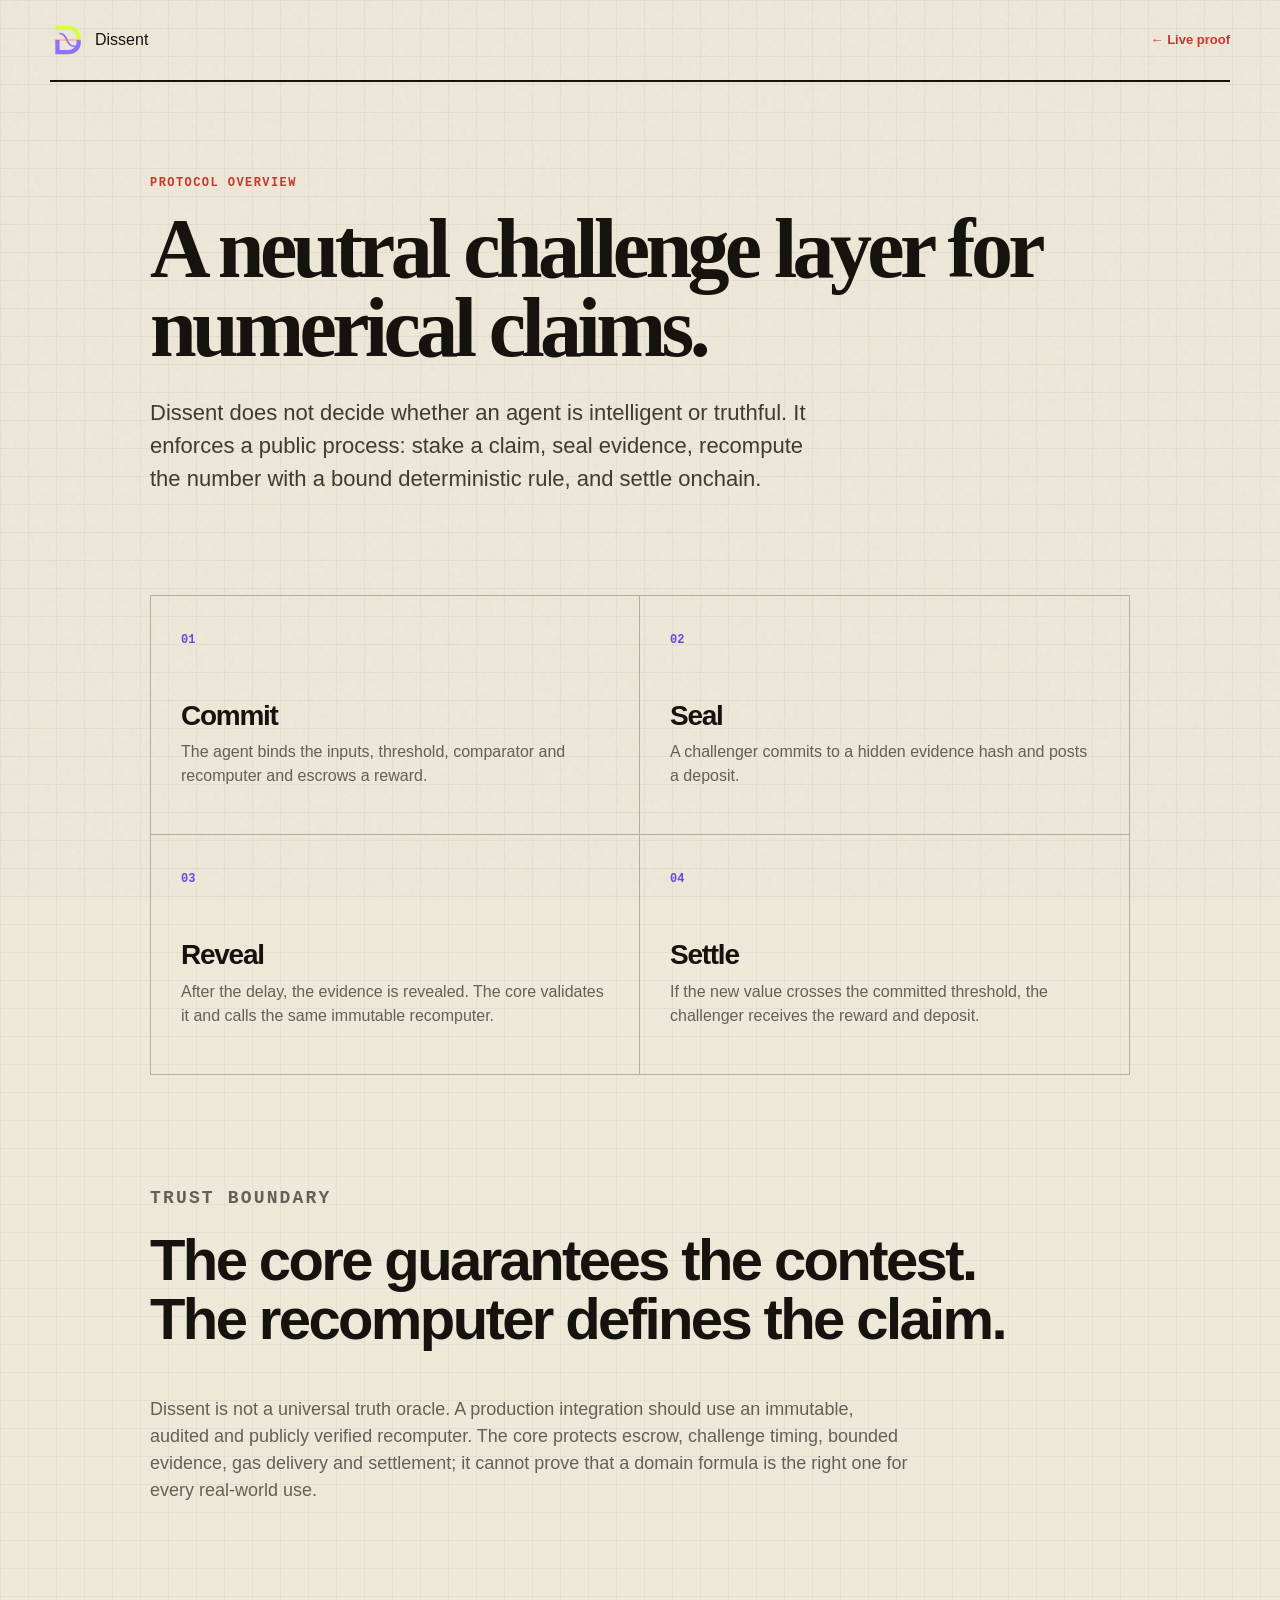
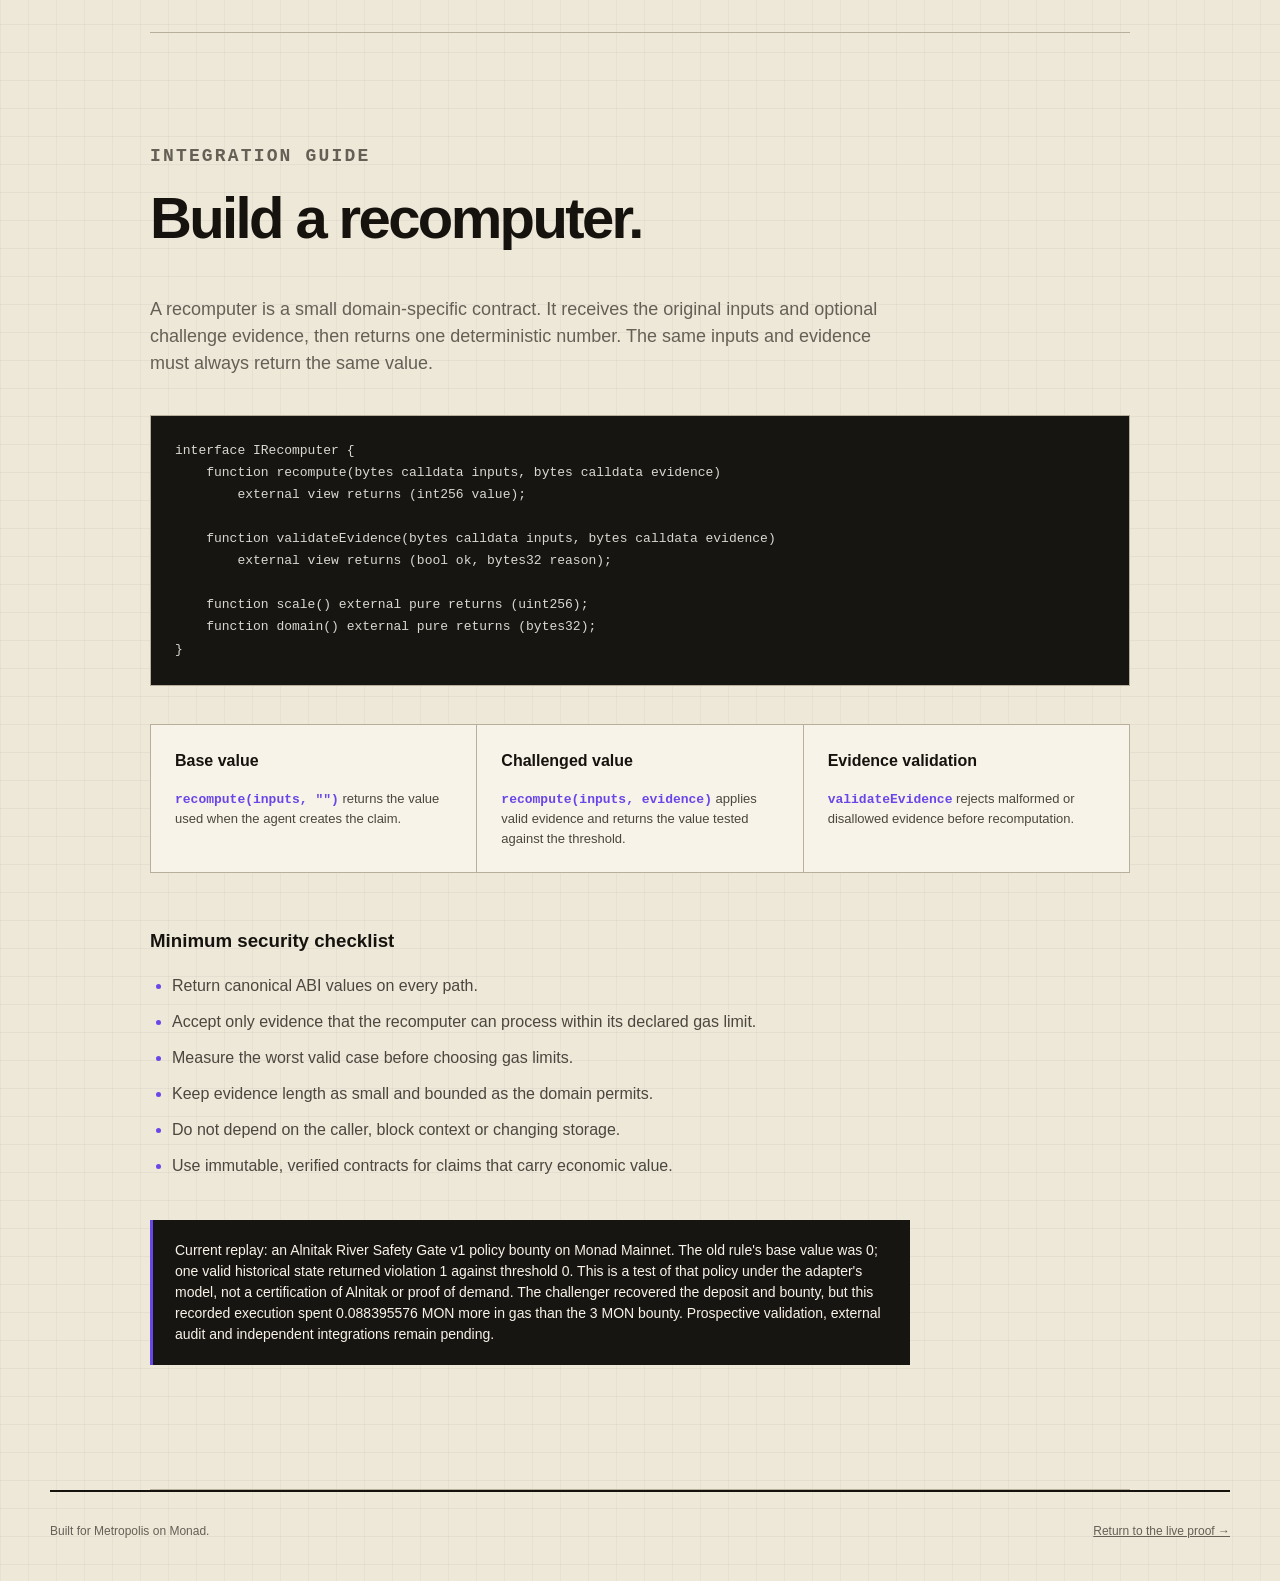
==== commit e75714b2: "Documentar y publicar el ciclo completo en Monad Mainnet" ====
--- a/web/docs.html
+++ b/web/docs.html
@@ -9,7 +9,7 @@
     />
     <title>Dissent — Protocol and integration</title>
     <link rel="icon" href="./assets/dissent-mark.svg" type="image/svg+xml" />
-    <link rel="stylesheet" href="./styles.css?v=20260927-2" />
+    <link rel="stylesheet" href="./styles.css?v=20260927-mainnet" />
   </head>
   <body>
     <div class="noise" aria-hidden="true"></div>
@@ -99,11 +99,13 @@
 
         <p class="docs-note">
           Current replay: an Alnitak River Safety Gate v1 policy bounty on Monad
-          Testnet. The old rule's base value was 0; one valid historical state
+          Mainnet. The old rule's base value was 0; one valid historical state
           returned violation 1 against threshold 0. This is a test of that
           policy under the adapter's model, not a certification of Alnitak or
-          proof of demand. Prospective validation, external audit and
-          independent integrations remain pending.
+          proof of demand. The challenger recovered the deposit and bounty, but
+          this recorded execution spent 0.088395576 MON more in gas than the
+          3 MON bounty. Prospective validation, external audit and independent
+          integrations remain pending.
         </p>
       </section>
     </main>
--- a/web/styles.css
+++ b/web/styles.css
@@ -8,6 +8,7 @@
   --line: #b8ae9c;
   --acid: #d8ff2f;
   --violet: #6846e8;
+  --monad: #836ef9;
   --red: #c9382c;
   --green: #17864c;
   --max: 1180px;
@@ -156,7 +157,7 @@
 .payout-rail > div { display: flex; justify-content: space-between; gap: 12px; font-size: 12px; }
 .payout-rail > div:last-child { text-align: right; }
 .payout-rail span { color: var(--muted); }
-.payout-token { position: relative; z-index: 1; justify-self: center; display: grid; place-items: center; width: 44px; height: 44px; border-radius: 50%; background: var(--acid); color: #111 !important; font-size: 9px; font-weight: 950; box-shadow: 0 0 24px rgba(217, 255, 67, .25); transform: translateX(-30px); transition: transform .7s cubic-bezier(.2,.8,.2,1); }
+.payout-token { position: relative; z-index: 1; justify-self: center; display: grid; place-items: center; width: 44px; height: 44px; border-radius: 50%; background: var(--monad); color: #fff !important; font-size: 9px; font-weight: 950; box-shadow: 0 0 24px rgba(131, 110, 249, .35); transform: translateX(-30px); transition: transform .7s cubic-bezier(.2,.8,.2,1); }
 .payout-rail[data-stage="resolved"] .payout-token { transform: translateX(30px); }
 .payout-rail[data-stage="resolved"] > div:first-child strong { color: var(--red); }
 .payout-rail[data-stage="resolved"] > div:last-child strong { color: var(--green); }
@@ -446,6 +447,7 @@
   .fit-grid h3 { margin-top: 34px; }
   .replay-control { grid-template-columns: 1fr; }
   .replay-control .button { width: 100%; margin-top: 8px; }
+  .case-summary .case-limit { font-size: 14px; line-height: 1.55; }
   .payout-rail { grid-template-columns: 1fr; gap: 16px; }
   .payout-token { justify-self: center; transform: rotate(90deg) translateX(-8px); }
   .payout-rail[data-stage="resolved"] .payout-token { transform: rotate(90deg) translateX(12px); }
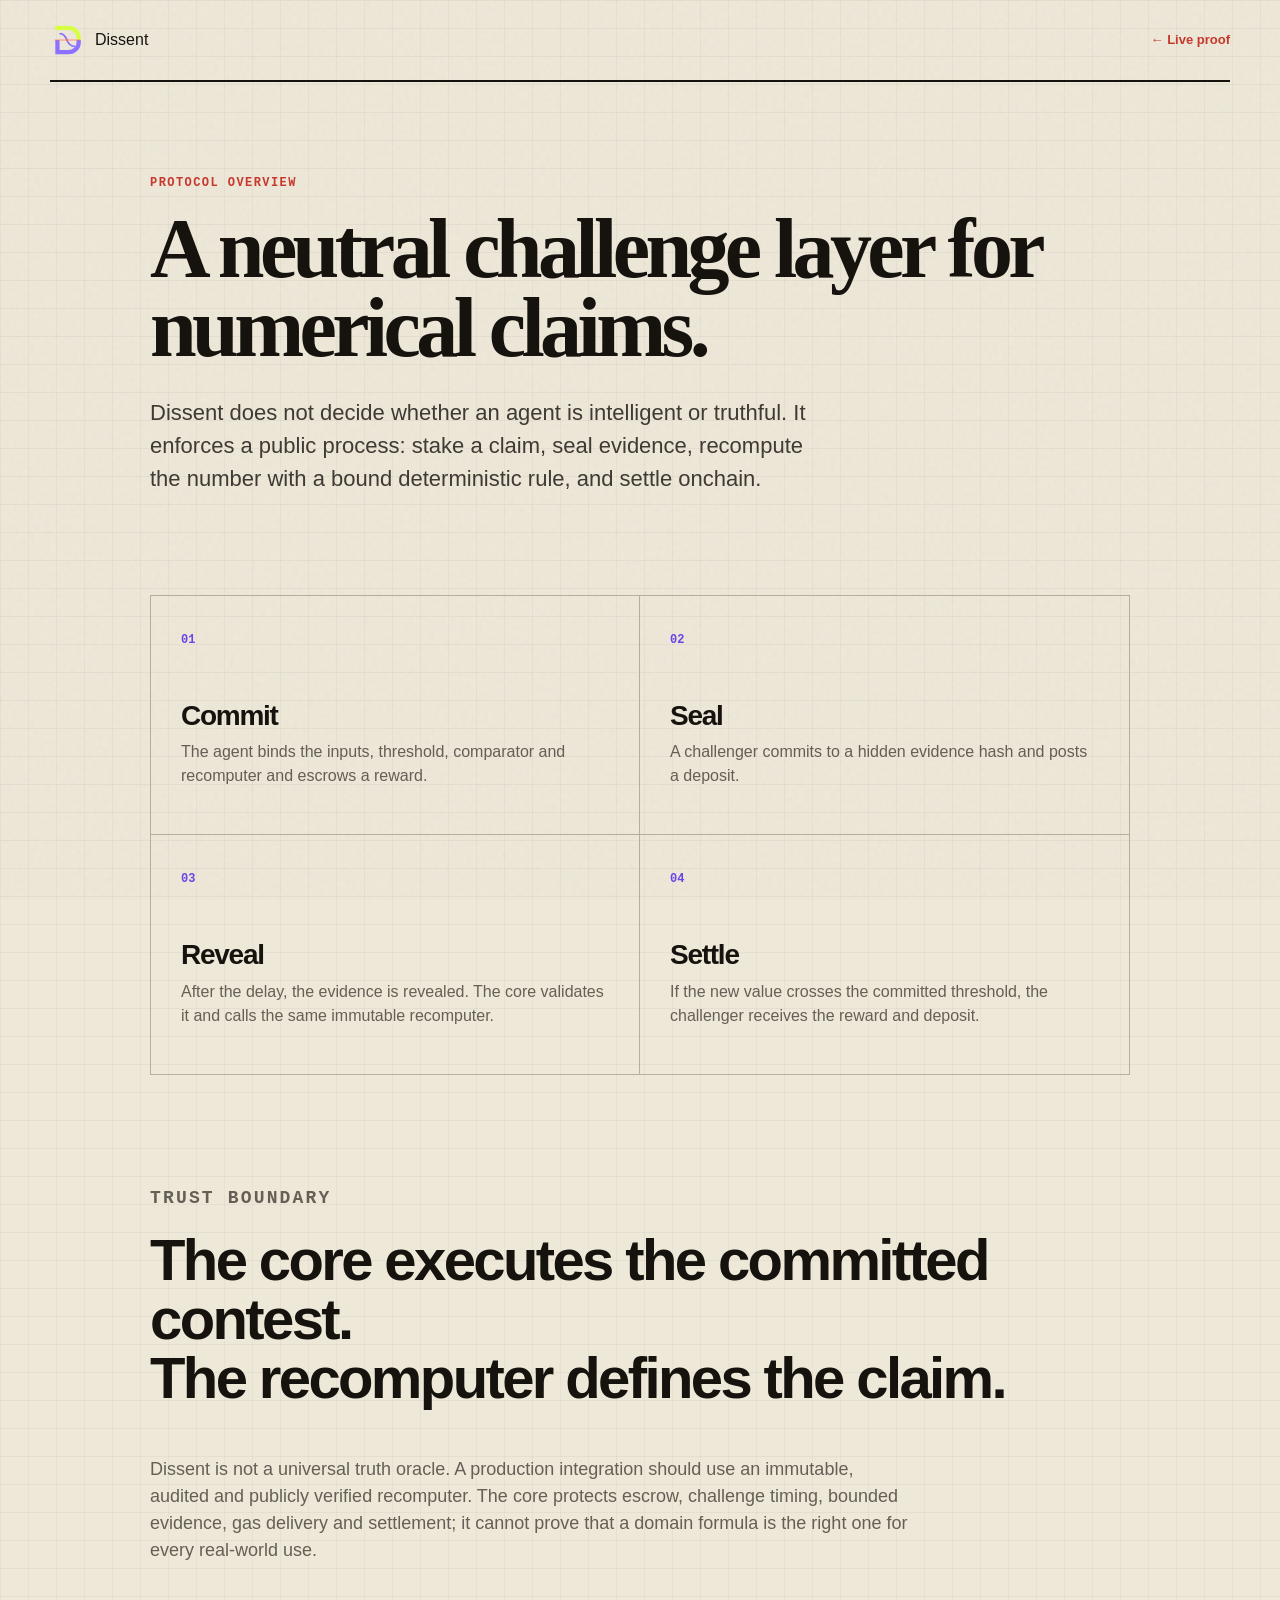
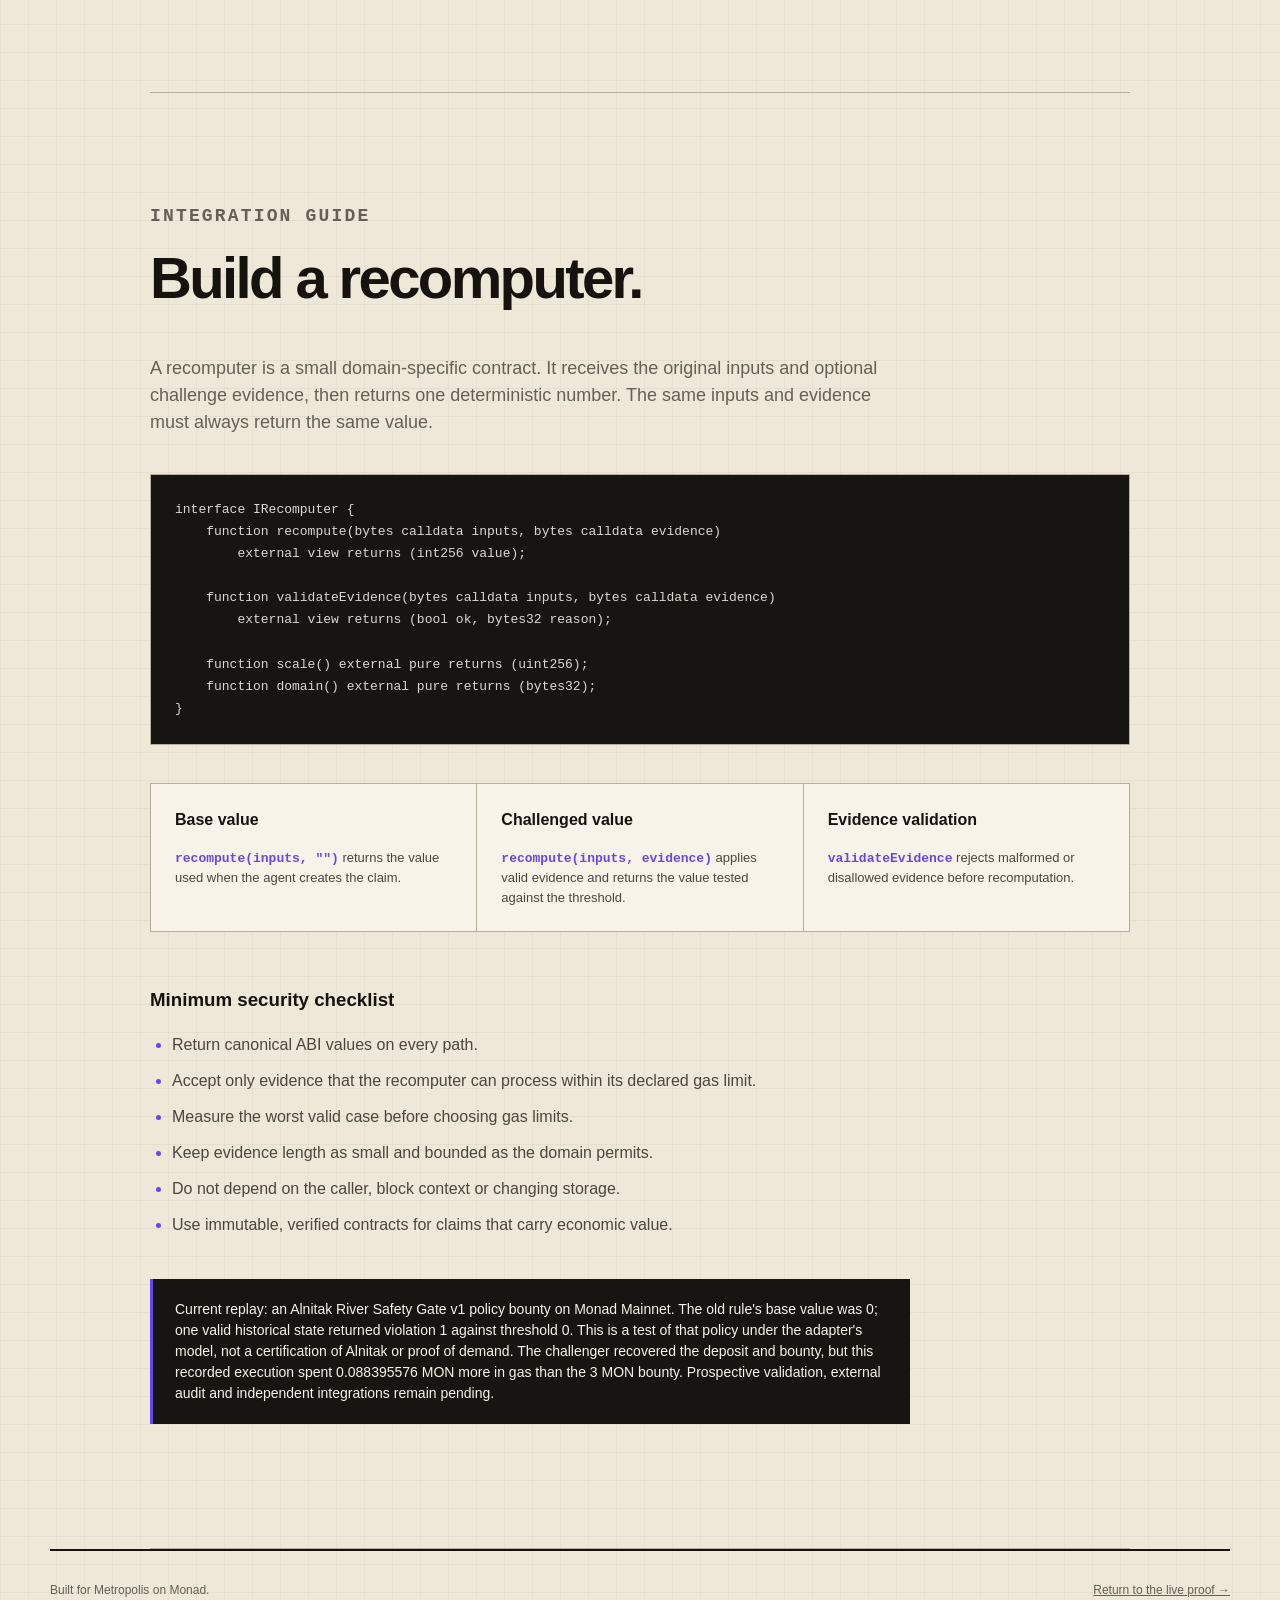
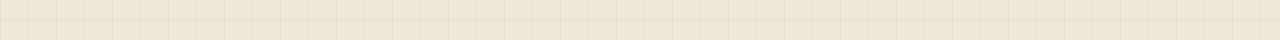
==== commit fbcf58f2: "Alinear mensaje y paquete de entrega" ====
--- a/web/docs.html
+++ b/web/docs.html
@@ -41,7 +41,7 @@
 
       <section class="docs-section">
         <p class="eyebrow">Trust boundary</p>
-        <h2>The core guarantees the contest.<br />The recomputer defines the claim.</h2>
+        <h2>The core executes the committed contest.<br />The recomputer defines the claim.</h2>
         <p>
           Dissent is not a universal truth oracle. A production integration
           should use an immutable, audited and publicly verified recomputer.
--- a/web/styles.css
+++ b/web/styles.css
@@ -57,6 +57,10 @@
 }
 .network { color: var(--ink); font-family: ui-monospace, monospace; font-size: 12px; font-weight: 800; text-transform: uppercase; letter-spacing: .07em; display: flex; align-items: center; gap: 9px; }
 .network img { width: 22px; height: 22px; }
+.primary-nav { display: flex; align-items: center; gap: 22px; margin-left: auto; margin-right: 28px; }
+.primary-nav a { position: relative; padding: 7px 0; color: #4b463e; font-family: ui-monospace, monospace; font-size: 11px; font-weight: 850; letter-spacing: .08em; text-decoration: none; text-transform: uppercase; }
+.primary-nav a::after { content: ""; position: absolute; left: 0; right: 0; bottom: 0; height: 2px; background: var(--violet); transform: scaleX(0); transform-origin: left; transition: transform .18s ease; }
+.primary-nav a:hover::after, .primary-nav a:focus-visible::after { transform: scaleX(1); }
 
 .hero { padding: 58px 0 92px; display: grid; grid-template-columns: minmax(0, 1.08fr) minmax(340px, .92fr); gap: clamp(34px, 5vw, 80px); align-items: center; }
 .hero-copy { min-width: 0; }
@@ -97,7 +101,39 @@
 .chain-role { display: grid; grid-template-columns: 130px 1fr; gap: 20px; align-items: start; margin-bottom: 54px; padding: 18px 20px; border-left: 3px solid var(--violet); background: rgba(141, 114, 255, .07); }
 .chain-role span { color: #aa97ff; font-size: 12px; font-weight: 900; letter-spacing: .11em; }
 .chain-role p { max-width: 800px; margin: 0; color: #d2d1c9; font-size: 14px; }
-.completed-result { display: grid; grid-template-columns: 180px minmax(0, 1.15fr) minmax(0, .85fr); gap: 22px; align-items: start; margin-bottom: 54px; padding: 22px 24px; border: 1px solid rgba(217, 255, 67, .4); background: linear-gradient(120deg, rgba(217, 255, 67, .1), rgba(141, 114, 255, .07)); }
+.completed-result { display: grid; grid-template-columns: 180px minmax(0, 1.15fr) minmax(0, .85fr); gap: 22px; align-items: start; margin-bottom: 54px; padding: 22px 24px; border: 1px solid rgba(217, 255, 67, .4); background: #202019; }
+
+.case-file-head { display: grid; grid-template-columns: minmax(0, 1fr) 330px; gap: 36px; align-items: stretch; margin: 0 0 18px; padding: 26px; color: #201c16; background: #b7a47e; border: 1px solid #77694f; box-shadow: 9px 10px 0 rgba(0,0,0,.18); }
+.case-file-head > div:first-child { display: grid; align-content: center; gap: 9px; }
+.case-file-head > div:first-child span, .case-file-head > div:first-child small { font-family: ui-monospace, monospace; font-size: 10px; letter-spacing: .13em; }
+.case-file-head > div:first-child strong { font-family: Georgia, "Times New Roman", serif; font-size: clamp(28px, 4vw, 48px); line-height: .95; }
+.reveal-instrument { padding: 16px; color: var(--paper); background: #181713; border: 1px solid #565047; }
+.instrument-meta, .instrument-reading { display: flex; justify-content: space-between; gap: 14px; align-items: baseline; }
+.instrument-meta span, .instrument-meta b, .instrument-reading span, .reveal-instrument > small { font-family: ui-monospace, monospace; font-size: 9px; letter-spacing: .1em; }
+.instrument-meta span { color: var(--acid); }
+.instrument-track { display: grid; grid-template-columns: repeat(5, 1fr); gap: 5px; margin: 16px 0; }
+.instrument-track i { height: 8px; background: #4a4740; transition: transform .18s ease; transform-origin: left; }
+.instrument-track i.filled { background: var(--acid); transform: scaleY(1.35); }
+.instrument-reading strong { color: #fff; font-family: ui-monospace, monospace; font-size: 18px; }
+.reveal-instrument > small { display: block; margin-top: 8px; color: #aca69b; }
+
+.phase-stepper { display: grid; grid-template-columns: repeat(5, 1fr); margin-top: 28px; border: 1px solid var(--line); background: #11120f; }
+.phase-stepper button { min-width: 0; min-height: 116px; padding: 16px; border: 0; border-right: 1px solid var(--line); color: #817c72; background: transparent; text-align: left; cursor: pointer; }
+.phase-stepper button:last-child { border-right: 0; }
+.phase-stepper button span, .phase-stepper button strong, .phase-stepper button small { display: block; }
+.phase-stepper button span { margin-bottom: 24px; color: #767168; font-family: ui-monospace, monospace; font-size: 10px; }
+.phase-stepper button strong { color: inherit; font-size: 13px; text-transform: uppercase; }
+.phase-stepper button small { margin-top: 6px; color: #716c63; font-family: ui-monospace, monospace; font-size: 9px; }
+.phase-stepper button.active { color: var(--paper); background: #24211d; box-shadow: inset 0 4px 0 var(--acid); }
+.phase-stepper button.complete { color: #bbb4a8; }
+.phase-stepper button.complete span { color: var(--acid); }
+.phase-receipt { display: grid; grid-template-columns: 1fr auto; gap: 20px; align-items: center; padding: 18px 20px; border: 1px solid var(--line); border-top: 0; background: #1b1916; }
+.phase-receipt > div { display: grid; gap: 5px; }
+.phase-receipt > div span { color: var(--acid); font-family: ui-monospace, monospace; font-size: 9px; letter-spacing: .1em; }
+.phase-receipt > div strong { color: var(--paper); font-size: 13px; }
+.phase-receipt a { display: grid; justify-items: end; gap: 4px; color: var(--paper); text-decoration: none; }
+.phase-receipt code { color: #b8aaff; font-size: 11px; }
+.phase-receipt a span { color: var(--acid); font-size: 10px; font-weight: 800; text-transform: uppercase; }
 .completed-result span { color: var(--acid); font-size: 12px; font-weight: 900; letter-spacing: .11em; }
 .completed-result strong { color: var(--ink); font-size: 17px; line-height: 1.35; }
 .completed-result p { margin: 0; color: #d2d1c9; font-size: 13px; }
@@ -143,24 +179,24 @@
 .challenger-result span { background: #555; }
 .versus { display: flex; flex-direction: column; align-items: center; justify-content: center; color: var(--muted); font-size: 11px; }
 .versus b { color: var(--acid); font-size: 36px; }
-.stage-value { font-size: clamp(34px, 6vw, 70px); transition: color .3s ease, transform .3s ease; }
-.replay[data-stage="claim"] .challenged { opacity: .62; }
-.replay[data-stage="evidence"] .stage-value { color: var(--red); font-family: ui-monospace, monospace; font-size: clamp(30px, 4.5vw, 56px); letter-spacing: -.04em; }
-.replay[data-stage="evidence"] .challenger-result span { background: var(--acid); box-shadow: 0 0 12px rgba(217, 255, 67, .4); }
-.replay[data-stage="resolved"] .agent-result { color: var(--red); }
-.replay[data-stage="resolved"] .agent-result span { background: var(--red); }
-.replay[data-stage="resolved"] .stage-value { color: var(--red); transform: scale(1.04); transform-origin: left; }
-.replay[data-stage="resolved"] .challenger-result { color: var(--ink); font-weight: 800; }
-.replay[data-stage="resolved"] .challenger-result span { background: var(--red); box-shadow: 0 0 12px rgba(255, 107, 86, .45); }
+.stage-value { font-size: clamp(34px, 6vw, 70px); transition: transform .3s ease; }
+.replay[data-phase="0"] .challenged, .replay[data-phase="1"] .challenged { opacity: .62; }
+.replay[data-phase="2"] .stage-value { color: #ff7468; font-family: ui-monospace, monospace; font-size: clamp(30px, 4.5vw, 56px); letter-spacing: -.04em; }
+.replay[data-phase="2"] .challenger-result span { background: var(--acid); }
+.replay[data-phase="3"] .agent-result, .replay[data-phase="4"] .agent-result { color: #ff7468; }
+.replay[data-phase="3"] .agent-result span, .replay[data-phase="4"] .agent-result span { background: #ff7468; }
+.replay[data-phase="3"] .stage-value, .replay[data-phase="4"] .stage-value { color: #ff7468; transform: scale(1.03); transform-origin: left; }
+.replay[data-phase="3"] .challenger-result, .replay[data-phase="4"] .challenger-result { color: var(--paper); font-weight: 800; }
+.replay[data-phase="3"] .challenger-result span, .replay[data-phase="4"] .challenger-result span { background: #ff7468; }
 
 .payout-rail { position: relative; display: grid; grid-template-columns: 1fr 120px 1fr; align-items: center; margin: 0 0 22px; padding: 18px 20px; overflow: hidden; border: 1px solid var(--line); background: #0d0e0c; }
 .payout-rail > div { display: flex; justify-content: space-between; gap: 12px; font-size: 12px; }
 .payout-rail > div:last-child { text-align: right; }
 .payout-rail span { color: var(--muted); }
-.payout-token { position: relative; z-index: 1; justify-self: center; display: grid; place-items: center; width: 44px; height: 44px; border-radius: 50%; background: var(--monad); color: #fff !important; font-size: 9px; font-weight: 950; box-shadow: 0 0 24px rgba(131, 110, 249, .35); transform: translateX(-30px); transition: transform .7s cubic-bezier(.2,.8,.2,1); }
-.payout-rail[data-stage="resolved"] .payout-token { transform: translateX(30px); }
-.payout-rail[data-stage="resolved"] > div:first-child strong { color: var(--red); }
-.payout-rail[data-stage="resolved"] > div:last-child strong { color: var(--green); }
+.payout-token { position: relative; z-index: 1; justify-self: center; display: grid; place-items: center; width: 44px; height: 44px; border-radius: 50%; background: var(--monad); color: #fff !important; font-size: 9px; font-weight: 950; transform: translateX(-30px); transition: transform .7s cubic-bezier(.2,.8,.2,1); }
+.payout-rail[data-phase="3"] .payout-token, .payout-rail[data-phase="4"] .payout-token { transform: translateX(30px); }
+.payout-rail[data-phase="3"] > div:first-child strong, .payout-rail[data-phase="4"] > div:first-child strong { color: #ff7468; }
+.payout-rail[data-phase="3"] > div:last-child strong, .payout-rail[data-phase="4"] > div:last-child strong { color: var(--green); }
 .replay-control { display: grid; grid-template-columns: 1fr auto; align-items: center; gap: 8px 24px; padding: 20px 22px; margin-bottom: 30px; background: #181914; border-left: 3px solid var(--acid); }
 .replay-control p { margin: 0; color: #d2d1c9; font-size: 15px; }
 .replay-control small { grid-column: 1 / -1; color: var(--muted); font-size: 11px; }
@@ -189,9 +225,12 @@
 .tx-top { display: flex; align-items: center; justify-content: space-between; gap: 8px; }
 .tx-step .number { color: var(--muted); font-size: 11px; }
 .tx-step .status { width: 8px; height: 8px; border-radius: 50%; background: #555; }
-.tx-step.ok .status { background: var(--green); box-shadow: 0 0 10px rgba(127, 240, 165, .45); }
+.tx-step.ok .status { background: var(--green); }
 .tx-step h3 { margin: 24px 0 5px; font-size: 17px; }
 .tx-step p { color: var(--muted); font-size: 12px; }
+.tx-verification { display: block; margin: -5px 0 10px; color: #aaa397; font-family: ui-monospace, monospace; font-size: 9px; letter-spacing: .08em; text-transform: uppercase; }
+.tx-step.ok .tx-verification { color: var(--green); }
+.tx-step.unverified .tx-verification { color: #ff7468; }
 .tx-step a { font-family: ui-monospace, SFMono-Regular, Menlo, monospace; color: var(--acid); font-size: 11px; text-decoration: none; }
 
 .technical { border-top: 1px solid var(--line); padding-top: 18px; color: var(--muted); }
@@ -200,6 +239,10 @@
 .technical dl div { display: grid; grid-template-columns: 130px 1fr; min-width: 0; }
 .technical dt { font-size: 11px; text-transform: uppercase; letter-spacing: .08em; }
 .technical dd { margin: 0; overflow-wrap: anywhere; color: var(--ink); font-family: ui-monospace, monospace; font-size: 12px; }
+.technical dd { display: flex; align-items: center; gap: 10px; }
+.technical dd a { min-width: 0; overflow-wrap: anywhere; color: #b8aaff; }
+.technical dd code { font: inherit; }
+.copy-value { flex: 0 0 auto; padding: 5px 8px; border: 1px solid var(--line); color: var(--paper); background: transparent; font-size: 9px; cursor: pointer; text-transform: uppercase; }
 .technical.explainer { margin-top: 18px; }
 .technical.explainer p { max-width: 760px; margin: 16px 0 0; color: #c2c1ba; font-size: 14px; }
 
@@ -215,12 +258,29 @@
 .portability-intro > div p:last-child { margin-bottom: 0; }
 .architecture { display: grid; grid-template-columns: 1fr 48px 1fr 48px 1fr; align-items: stretch; margin-top: 48px; }
 .architecture article { min-width: 0; min-height: 180px; padding: 24px; border: 1px solid var(--line); background: var(--panel); }
-.architecture article.adapter-node { border-color: rgba(141, 114, 255, .65); background: linear-gradient(145deg, rgba(141, 114, 255, .12), var(--panel)); }
+.architecture article.adapter-node { border-color: rgba(141, 114, 255, .65); background: #e4dcf5; }
 .architecture > b { display: grid; place-items: center; color: var(--acid); font-size: 25px; }
 .architecture span { color: var(--acid); font-family: ui-monospace, monospace; font-size: 12px; font-weight: 800; }
 .architecture strong { display: block; margin: 48px 0 9px; font-size: 21px; }
 .architecture small { display: block; color: var(--muted); font-size: 12px; }
 .portability-limit { margin: 18px 0 0; color: var(--muted); font-size: 12px; }
+.challenger-lab { display: grid; grid-template-columns: minmax(0,.9fr) minmax(420px,1.1fr); gap: clamp(36px,7vw,100px); align-items: center; padding: 110px 0; }
+.lab-copy h2 { max-width: 620px; }
+.lab-copy > p:not(.eyebrow) { max-width: 570px; color: #4b463e; font-size: 17px; }
+.lab-warning { margin-top: 28px; padding: 16px 18px; border-left: 4px solid var(--violet); background: #dfd5c1; font-size: 13px !important; }
+.lab-panel { position: relative; padding: 30px; color: var(--paper); background: var(--ink); border: 1px solid #474138; box-shadow: 10px 10px 0 #b8a57f; }
+.lab-readout { display: grid; grid-template-columns: 1fr auto; align-items: end; gap: 4px 18px; padding-bottom: 24px; border-bottom: 1px solid #4b463e; }
+.lab-readout span, .lab-readout small, .lab-panel label { font-family: ui-monospace, monospace; font-size: 10px; letter-spacing: .1em; }
+.lab-readout strong { grid-row: 1 / 3; grid-column: 2; color: #b8aaff; font-family: Georgia, serif; font-size: clamp(42px,6vw,72px); line-height: .85; }
+.lab-readout small { color: #aaa397; }
+.lab-panel label { display: block; margin: 28px 0 12px; color: var(--acid); }
+.lab-panel input[type="range"] { width: 100%; accent-color: var(--violet); }
+.lab-scale { position: relative; display: flex; justify-content: space-between; margin-top: 8px; color: #aaa397; font-family: ui-monospace, monospace; font-size: 9px; }
+.lab-scale b { position: absolute; left: 49.76%; color: var(--acid); font-weight: 500; transform: translateX(-50%); }
+.lab-verdict { display: flex; justify-content: space-between; gap: 16px; align-items: center; margin-top: 28px; padding: 15px 17px; border: 1px solid #635d54; }
+.lab-verdict span { color: #aaa397; font-size: 9px; letter-spacing: .1em; }
+.lab-verdict strong { color: #ff7468; }
+.lab-verdict[data-result="0"] strong { color: var(--green); }
 .monad-thesis { padding: 104px 0; color: var(--paper); background: var(--ink); border-top: 8px solid var(--violet); box-shadow: 0 0 0 100vmax var(--ink); clip-path: inset(0 -100vmax); }
 .monad-kicker { display: flex; align-items: center; gap: 11px; margin-bottom: 22px; color: var(--acid); font-family: ui-monospace, monospace; font-size: 13px; font-weight: 900; letter-spacing: .12em; text-transform: uppercase; }
 .monad-kicker img { width: 28px; height: 28px; }
@@ -261,6 +321,12 @@
 .steps p { color: var(--muted); font-size: 14px; }
 .boundary { max-width: none; padding: 110px 0 90px; }
 .boundary p:not(.eyebrow) { max-width: 680px; color: var(--muted); font-size: 18px; }
+.limits-grid { display: grid; grid-template-columns: 1fr 1fr; margin: 34px 0 90px; border: 1px solid var(--line); }
+.limits-grid article { min-height: 190px; padding: 26px; }
+.limits-grid article + article { border-left: 1px solid var(--line); }
+.limits-grid span { color: var(--violet); font-family: ui-monospace, monospace; font-size: 11px; font-weight: 900; letter-spacing: .1em; }
+.limits-grid p { margin: 55px 0 0 !important; color: #4b463e !important; font-size: 15px !important; }
+.boundary-kicker { margin-top: 0; }
 .boundary a { display: inline-block; margin-top: 20px; color: var(--acid); font-weight: 750; text-decoration: none; }
 .closing-lockup { display: grid; grid-template-columns: auto minmax(0, 1fr) auto; gap: 24px 38px; align-items: center; margin-top: 70px; padding: 28px 32px; color: var(--paper); background: var(--ink); border-left: 8px solid var(--red); box-shadow: 9px 9px 0 var(--violet); }
 .closing-lockup strong { font-size: clamp(28px, 4vw, 50px); letter-spacing: .08em; }
@@ -268,6 +334,8 @@
 .closing-lockup a { margin-top: 0; color: var(--acid); white-space: nowrap; }
 footer { padding: 30px 0 42px; border-top: 1px solid var(--line); display: flex; justify-content: space-between; color: var(--muted); font-size: 12px; }
 footer p { margin: 0; }
+
+:where(a, button, input, summary):focus-visible { outline: 3px solid var(--violet); outline-offset: 4px; }
 
 .docs-back { color: var(--acid); font-size: 13px; font-weight: 700; text-decoration: none; }
 .docs-page { max-width: 980px; }
@@ -318,7 +386,7 @@
 .proof-shell .button { color: var(--ink); }
 .proof-shell .completed-result {
   border: 1px solid rgba(216, 255, 47, .48);
-  background: linear-gradient(120deg, rgba(216, 255, 47, .11), rgba(104, 70, 232, .12));
+  background: #202019;
 }
 .proof-shell .completed-result span { color: var(--acid); }
 .proof-shell .chain-role { border-left-color: #9c83ff; background: rgba(104, 70, 232, .12); }
@@ -365,7 +433,7 @@
 .docs-callouts article { background: var(--paper); }
 .architecture article.adapter-node {
   border-color: var(--violet);
-  background: linear-gradient(145deg, rgba(104, 70, 232, .11), var(--paper));
+  background: #e4dcf5;
 }
 .fit-grid,
 .gap-options,
@@ -382,6 +450,9 @@
 footer { border-top: 2px solid var(--ink); }
 
 @media (max-width: 800px) {
+  .topbar { height: auto; min-height: 82px; flex-wrap: wrap; gap: 12px 20px; padding: 15px 0; }
+  .primary-nav { order: 3; width: 100%; margin: 0; padding-top: 10px; border-top: 1px solid var(--line); justify-content: space-between; gap: 10px; }
+  .primary-nav a { font-size: 10px; }
   .hero { padding-top: 42px; grid-template-columns: 1fr; gap: 26px; }
   .hero h1 { margin-bottom: 22px; }
   .hero-actions { margin-top: 26px; }
@@ -413,11 +484,18 @@
   .agreed-rule { grid-template-columns: 1fr; gap: 7px; }
   .chain-role { grid-template-columns: 1fr; gap: 7px; }
   .completed-result { grid-template-columns: 1fr; gap: 10px; }
+  .case-file-head { grid-template-columns: 1fr; }
+  .phase-stepper { grid-template-columns: 1fr 1fr; }
+  .phase-stepper button:nth-child(2n) { border-right: 0; }
+  .phase-stepper button:last-child { grid-column: 1 / -1; border-top: 1px solid var(--line); }
+  .phase-receipt { grid-template-columns: 1fr; }
+  .phase-receipt a { justify-items: start; }
   .payout-rail { grid-template-columns: 1fr 72px 1fr; }
   .payout-rail > div { display: block; }
   .payout-rail > div strong { display: block; margin-top: 4px; }
   .payout-token { transform: translateX(-18px); }
-  .payout-rail[data-stage="resolved"] .payout-token { transform: translateX(18px); }
+  .payout-rail[data-phase="3"] .payout-token, .payout-rail[data-phase="4"] .payout-token { transform: translateX(18px); }
+  .challenger-lab { grid-template-columns: 1fr; }
   .closing-lockup { grid-template-columns: 1fr; }
   .closing-lockup a { justify-self: start; }
 }
@@ -426,6 +504,7 @@
   .topbar, main, footer { width: min(calc(100% - 24px), var(--max)); }
   .network { font-size: 11px; }
   .wordmark-copy small { display: none; }
+  .network span { display: none; }
   .proof-shell { padding: 22px 16px; }
   .timeline, .steps { grid-template-columns: 1fr; }
   .tx-step:nth-child(n) { border-right: 0; border-bottom: 1px solid var(--line); }
@@ -450,7 +529,20 @@
   .case-summary .case-limit { font-size: 14px; line-height: 1.55; }
   .payout-rail { grid-template-columns: 1fr; gap: 16px; }
   .payout-token { justify-self: center; transform: rotate(90deg) translateX(-8px); }
-  .payout-rail[data-stage="resolved"] .payout-token { transform: rotate(90deg) translateX(12px); }
+  .payout-rail[data-phase="3"] .payout-token, .payout-rail[data-phase="4"] .payout-token { transform: rotate(90deg) translateX(12px); }
+  .case-file-head { padding: 18px; }
+  .phase-stepper { grid-template-columns: 1fr; }
+  .phase-stepper button:nth-child(n) { min-height: 88px; border-right: 0; border-bottom: 1px solid var(--line); }
+  .phase-stepper button:last-child { grid-column: auto; border-bottom: 0; }
+  .phase-stepper button span { margin-bottom: 10px; }
+  .phase-receipt code { overflow-wrap: anywhere; }
+  .challenger-lab { padding: 76px 0; }
+  .lab-panel { padding: 20px; box-shadow: 6px 6px 0 #b8a57f; }
+  .lab-readout { grid-template-columns: 1fr; }
+  .lab-readout strong { grid-row: auto; grid-column: auto; margin: 8px 0; }
+  .limits-grid { grid-template-columns: 1fr; }
+  .limits-grid article + article { border-left: 0; border-top: 1px solid var(--line); }
+  .technical dd { align-items: flex-start; flex-direction: column; }
 }
 
 @media (prefers-reduced-motion: reduce) {
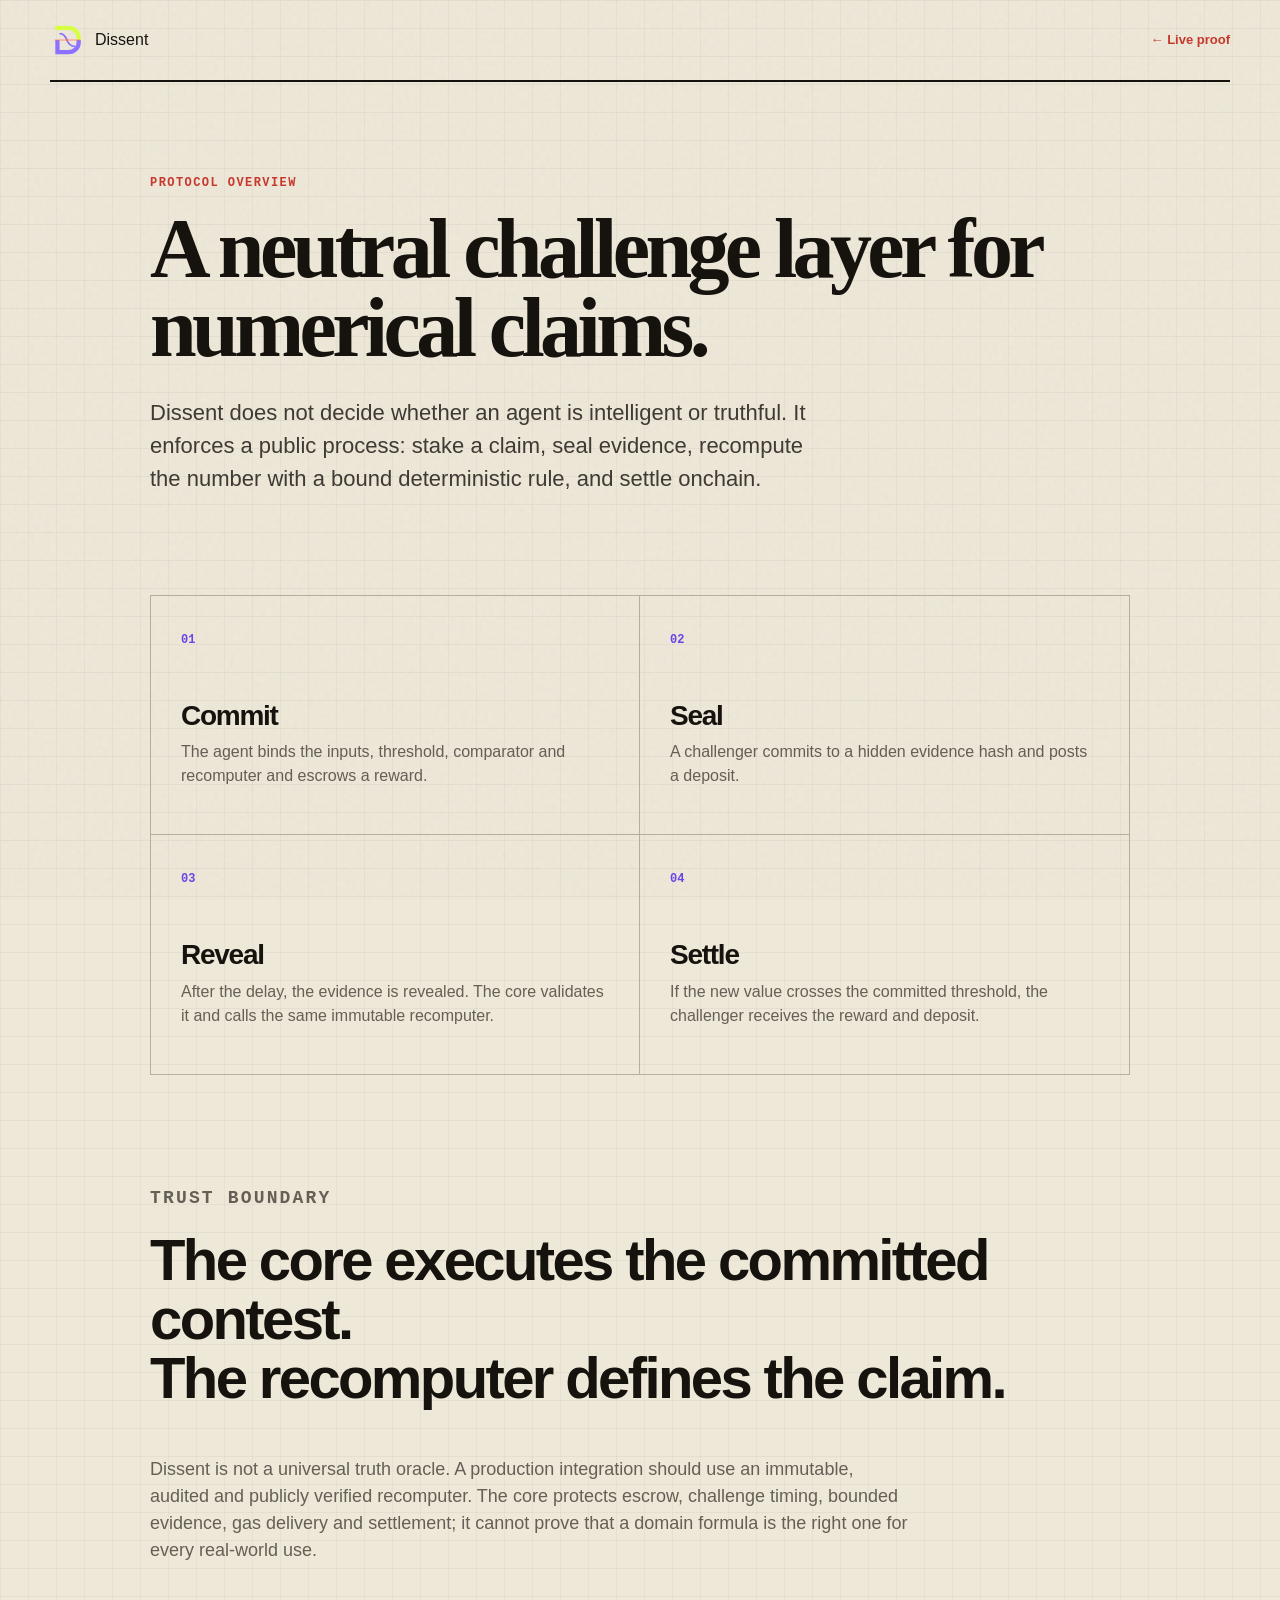
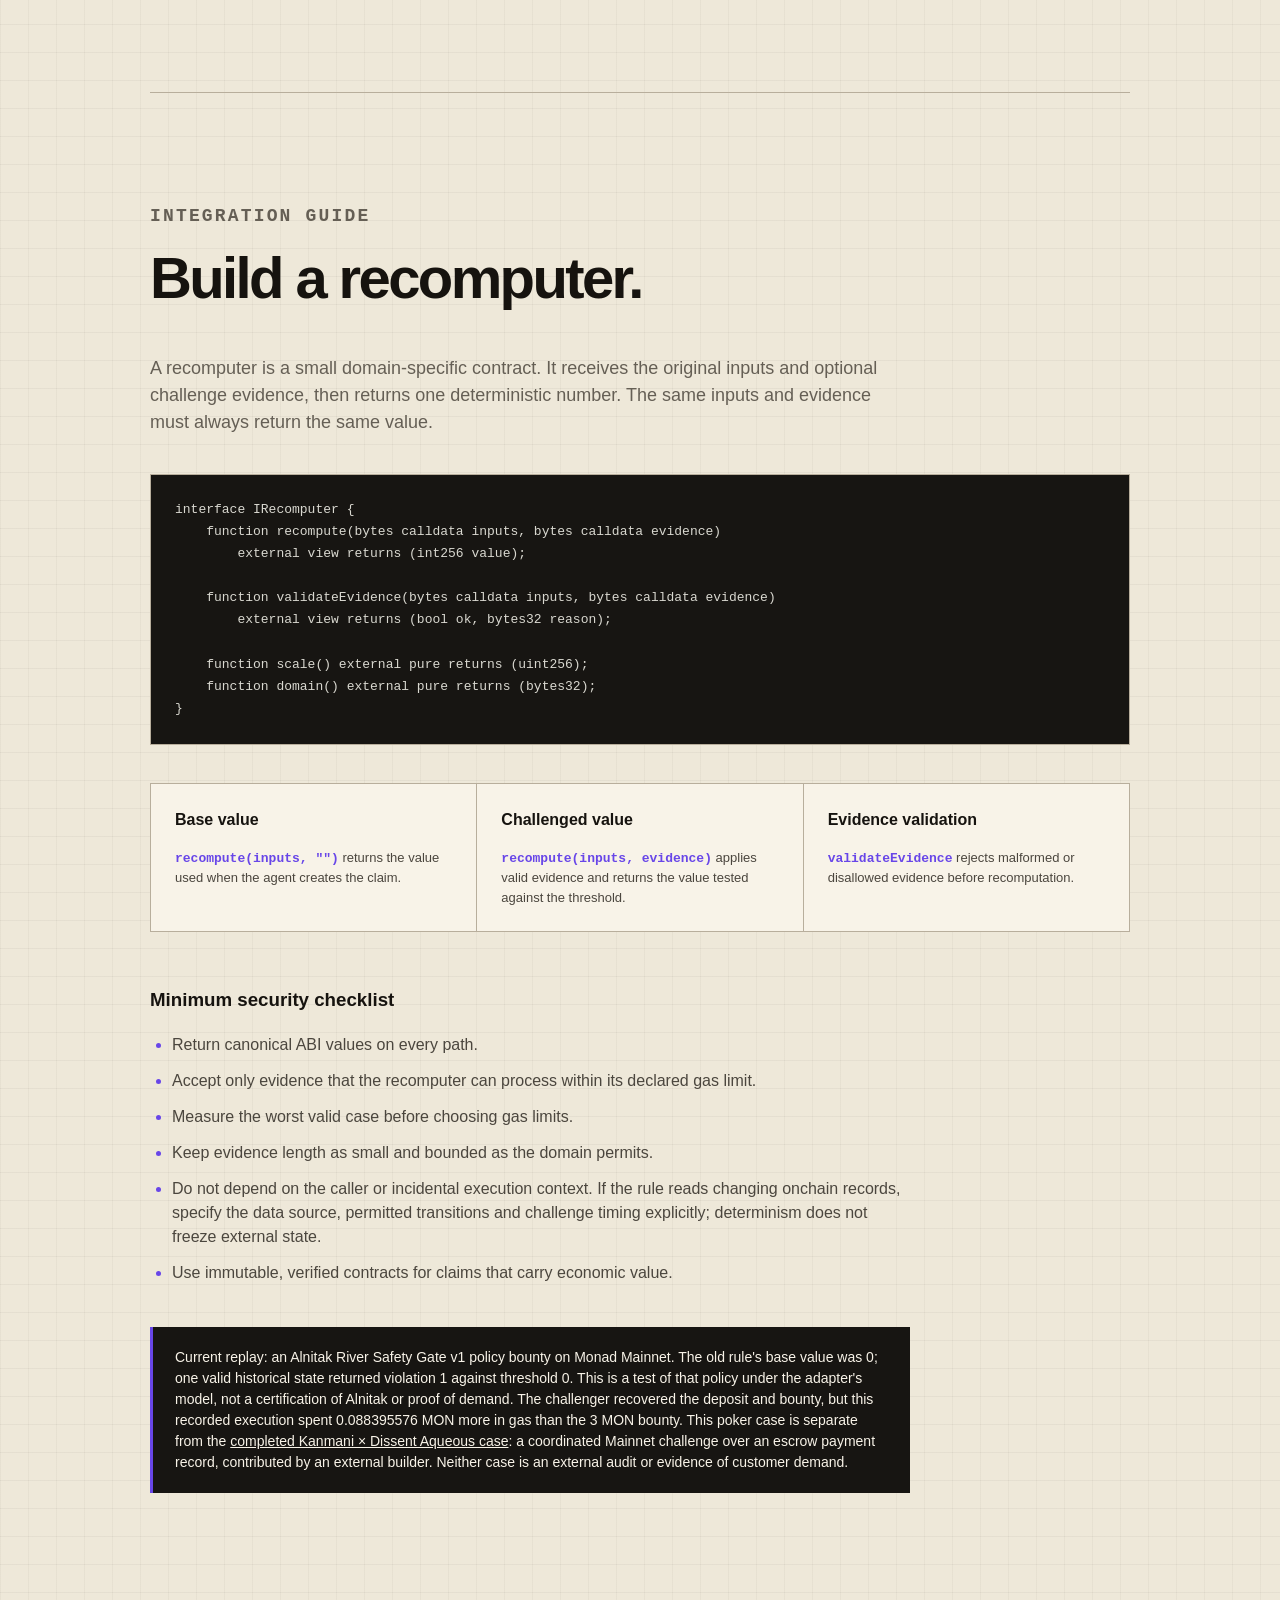
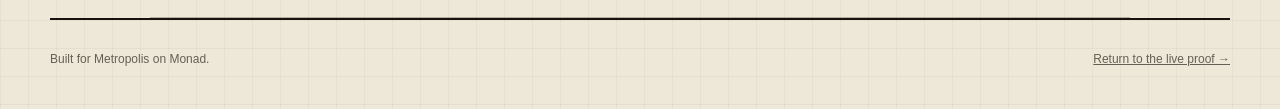
==== commit 7a877a3e: "Document completed Kanmani Aqueous Mainnet collaboration" ====
--- a/web/docs.html
+++ b/web/docs.html
@@ -93,7 +93,7 @@
           <li>Accept only evidence that the recomputer can process within its declared gas limit.</li>
           <li>Measure the worst valid case before choosing gas limits.</li>
           <li>Keep evidence length as small and bounded as the domain permits.</li>
-          <li>Do not depend on the caller, block context or changing storage.</li>
+          <li>Do not depend on the caller or incidental execution context. If the rule reads changing onchain records, specify the data source, permitted transitions and challenge timing explicitly; determinism does not freeze external state.</li>
           <li>Use immutable, verified contracts for claims that carry economic value.</li>
         </ul>
 
@@ -104,8 +104,11 @@
           policy under the adapter's model, not a certification of Alnitak or
           proof of demand. The challenger recovered the deposit and bounty, but
           this recorded execution spent 0.088395576 MON more in gas than the
-          3 MON bounty. Prospective validation, external audit and independent
-          integrations remain pending.
+          3 MON bounty. This poker case is separate from the
+          <a href="./index.html#collaboration">completed Kanmani × Dissent Aqueous case</a>:
+          a coordinated Mainnet challenge over an escrow payment record,
+          contributed by an external builder. Neither case is an external audit
+          or evidence of customer demand.
         </p>
       </section>
     </main>
--- a/web/styles.css
+++ b/web/styles.css
@@ -264,6 +264,12 @@
 .architecture strong { display: block; margin: 48px 0 9px; font-size: 21px; }
 .architecture small { display: block; color: var(--muted); font-size: 12px; }
 .portability-limit { margin: 18px 0 0; color: var(--muted); font-size: 12px; }
+.collaboration .fit-grid { margin-top: 32px; }
+.collaboration .receipt-details { margin-top: 28px; }
+.collaboration-receipts { padding-left: 22px; }
+.collaboration-receipts li { padding: 12px 0; border-bottom: 1px solid var(--line); }
+.collaboration-receipts a { color: var(--ink); overflow-wrap: anywhere; text-underline-offset: 3px; }
+.collaboration-receipts small { display: block; margin-top: 6px; color: var(--muted); font-family: ui-monospace, monospace; }
 .challenger-lab { display: grid; grid-template-columns: minmax(0,.9fr) minmax(420px,1.1fr); gap: clamp(36px,7vw,100px); align-items: center; padding: 110px 0; }
 .lab-copy h2 { max-width: 620px; }
 .lab-copy > p:not(.eyebrow) { max-width: 570px; color: #4b463e; font-size: 17px; }
